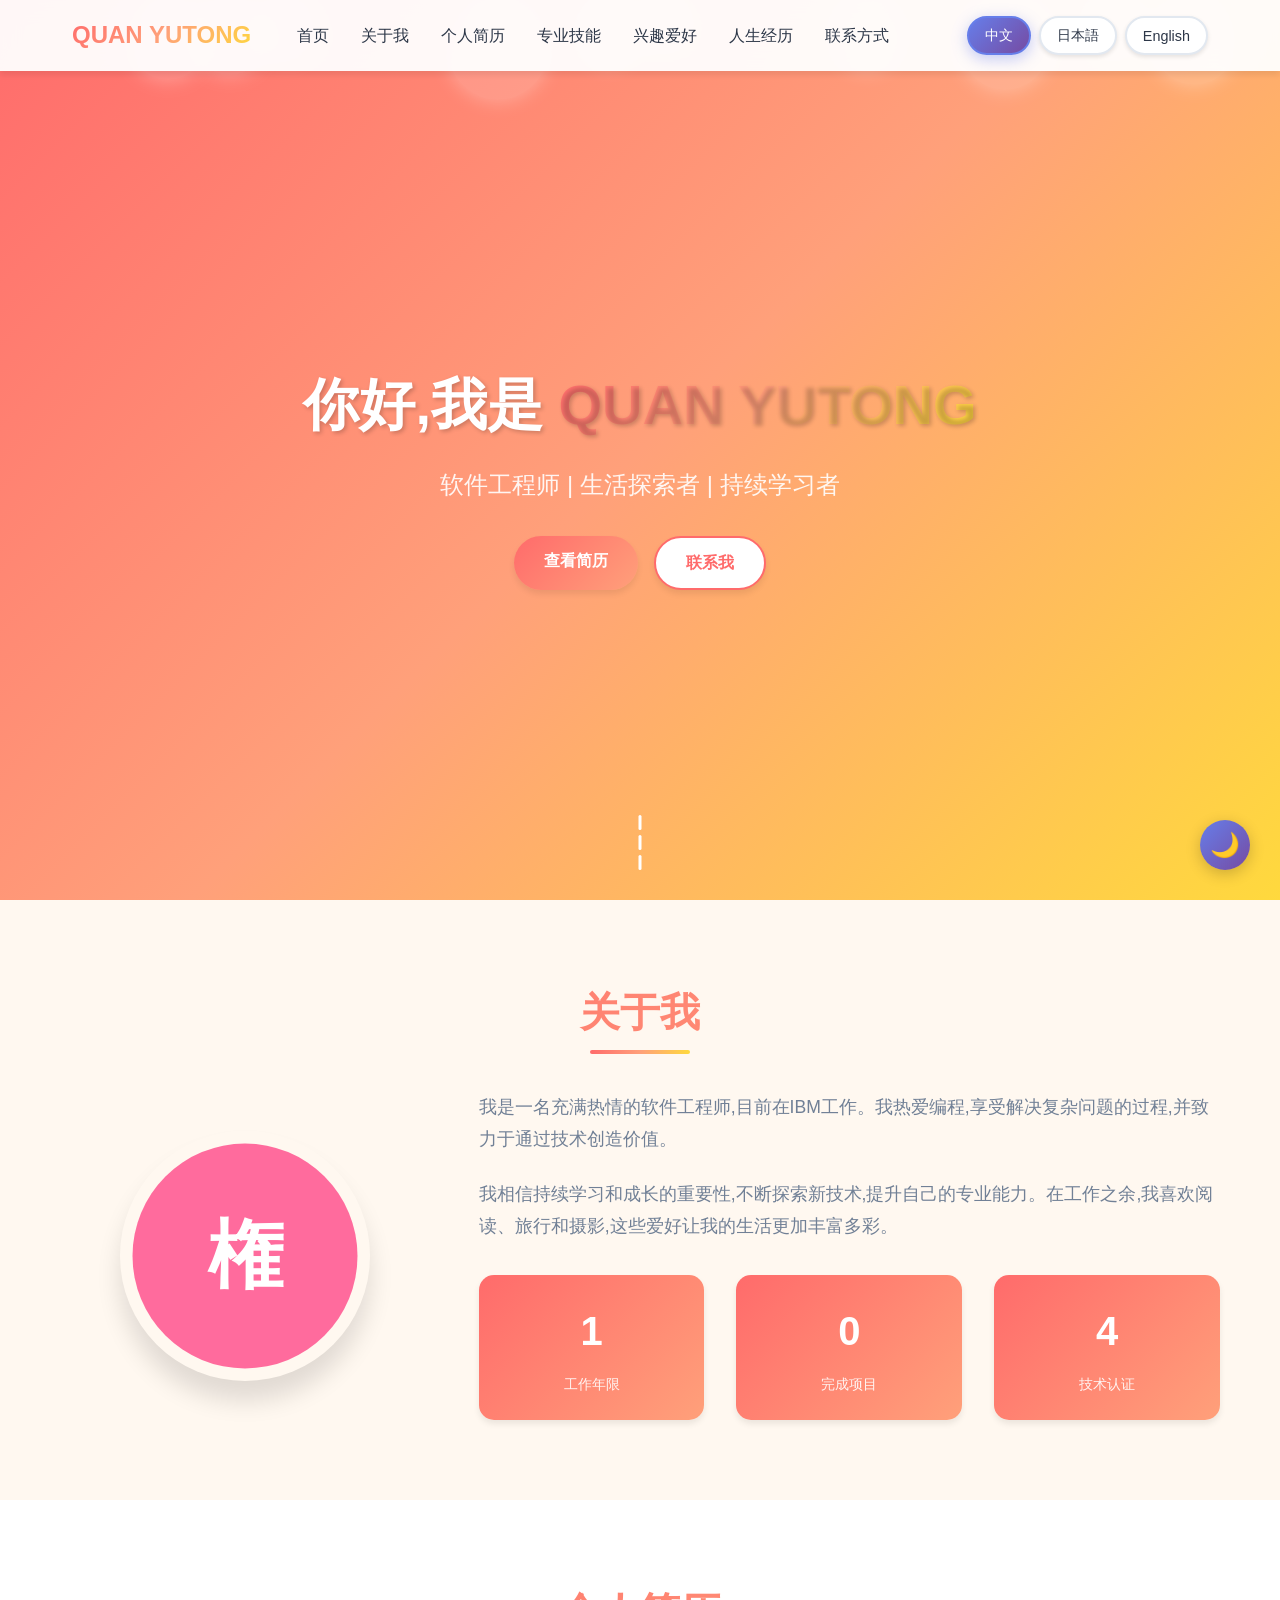
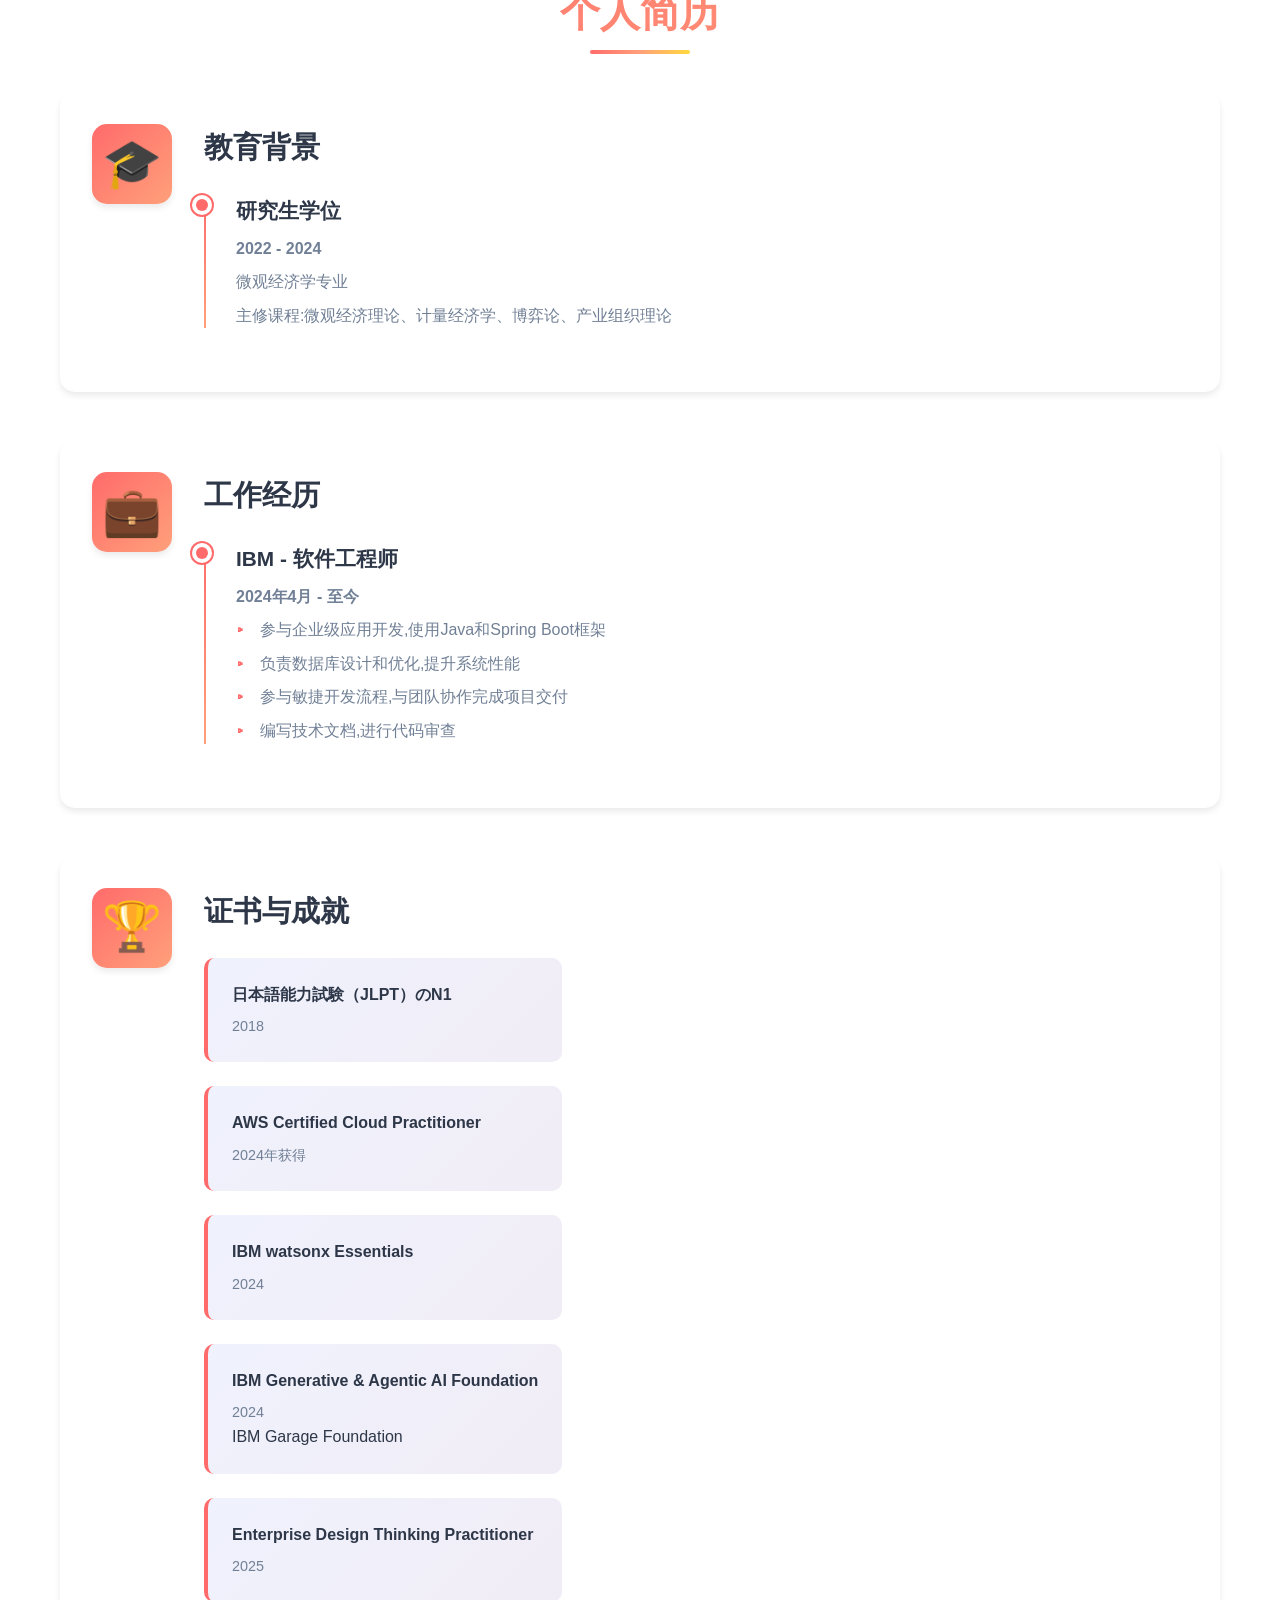
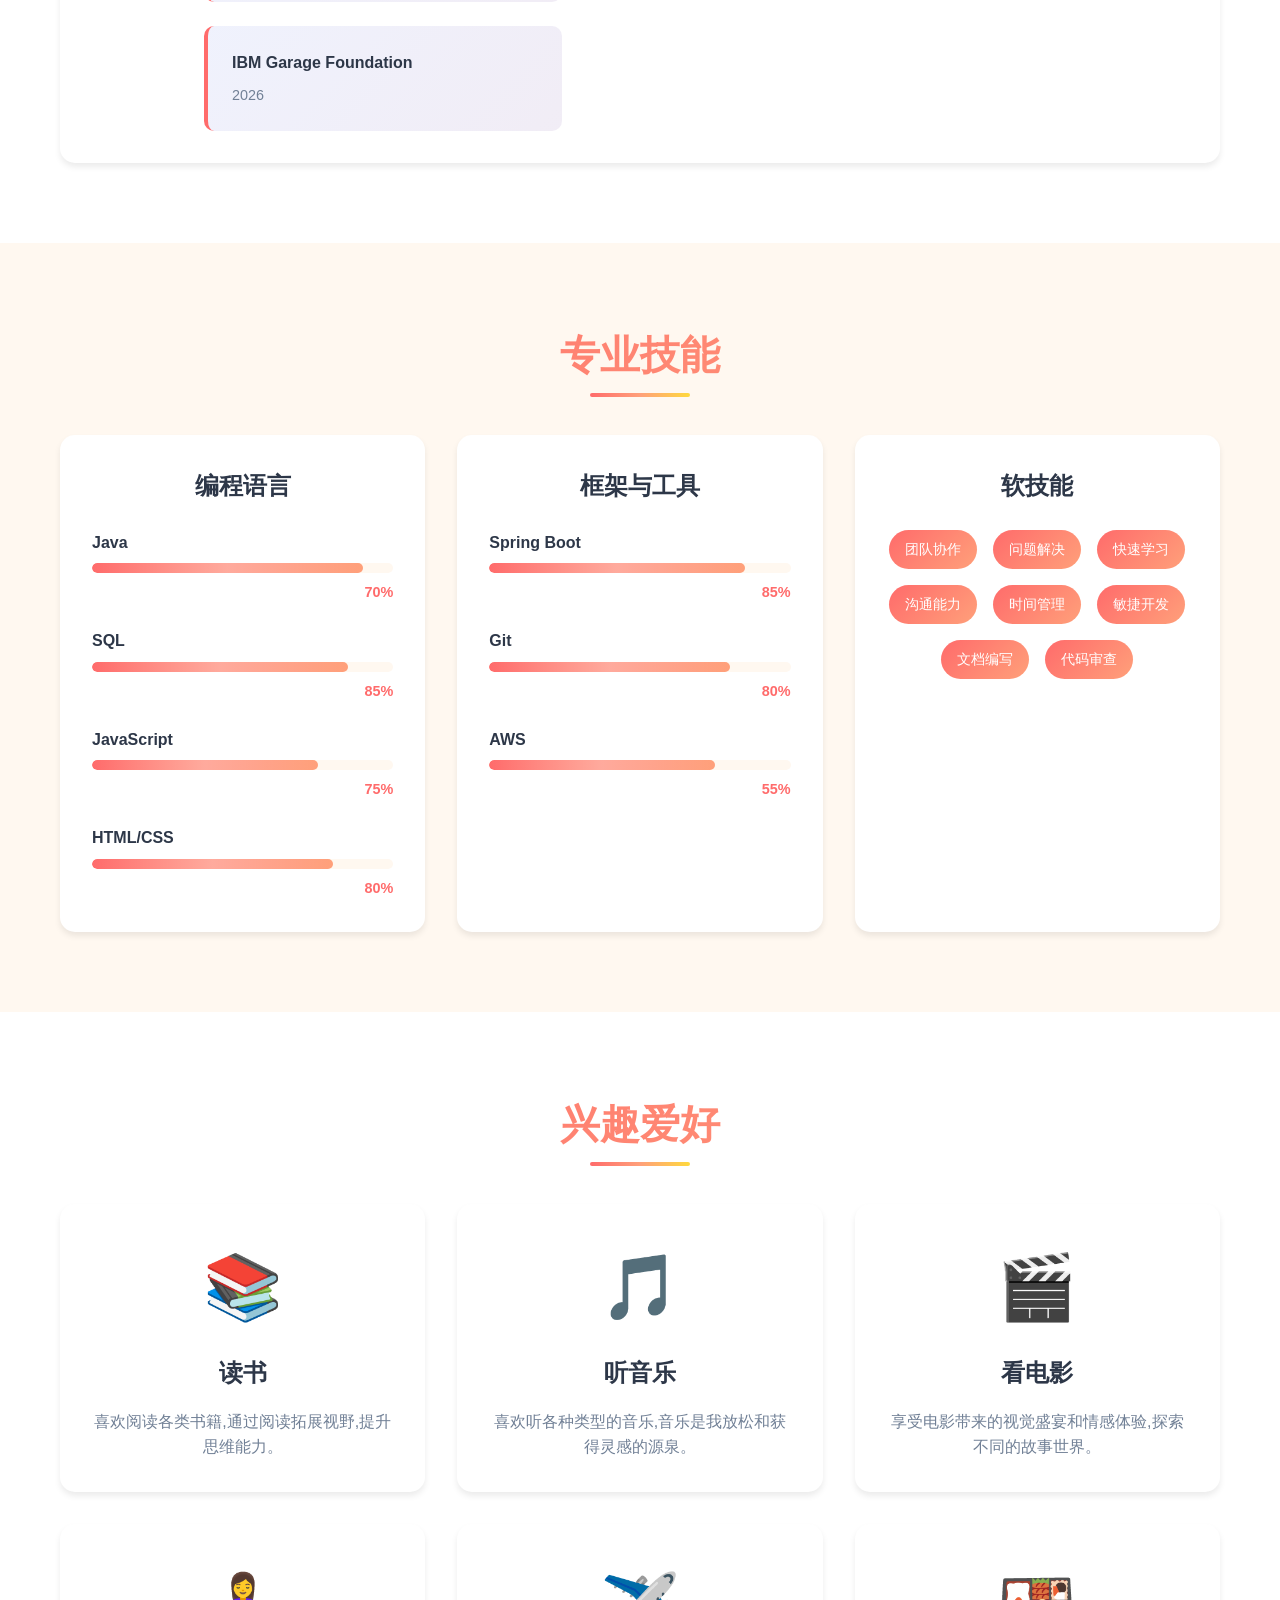
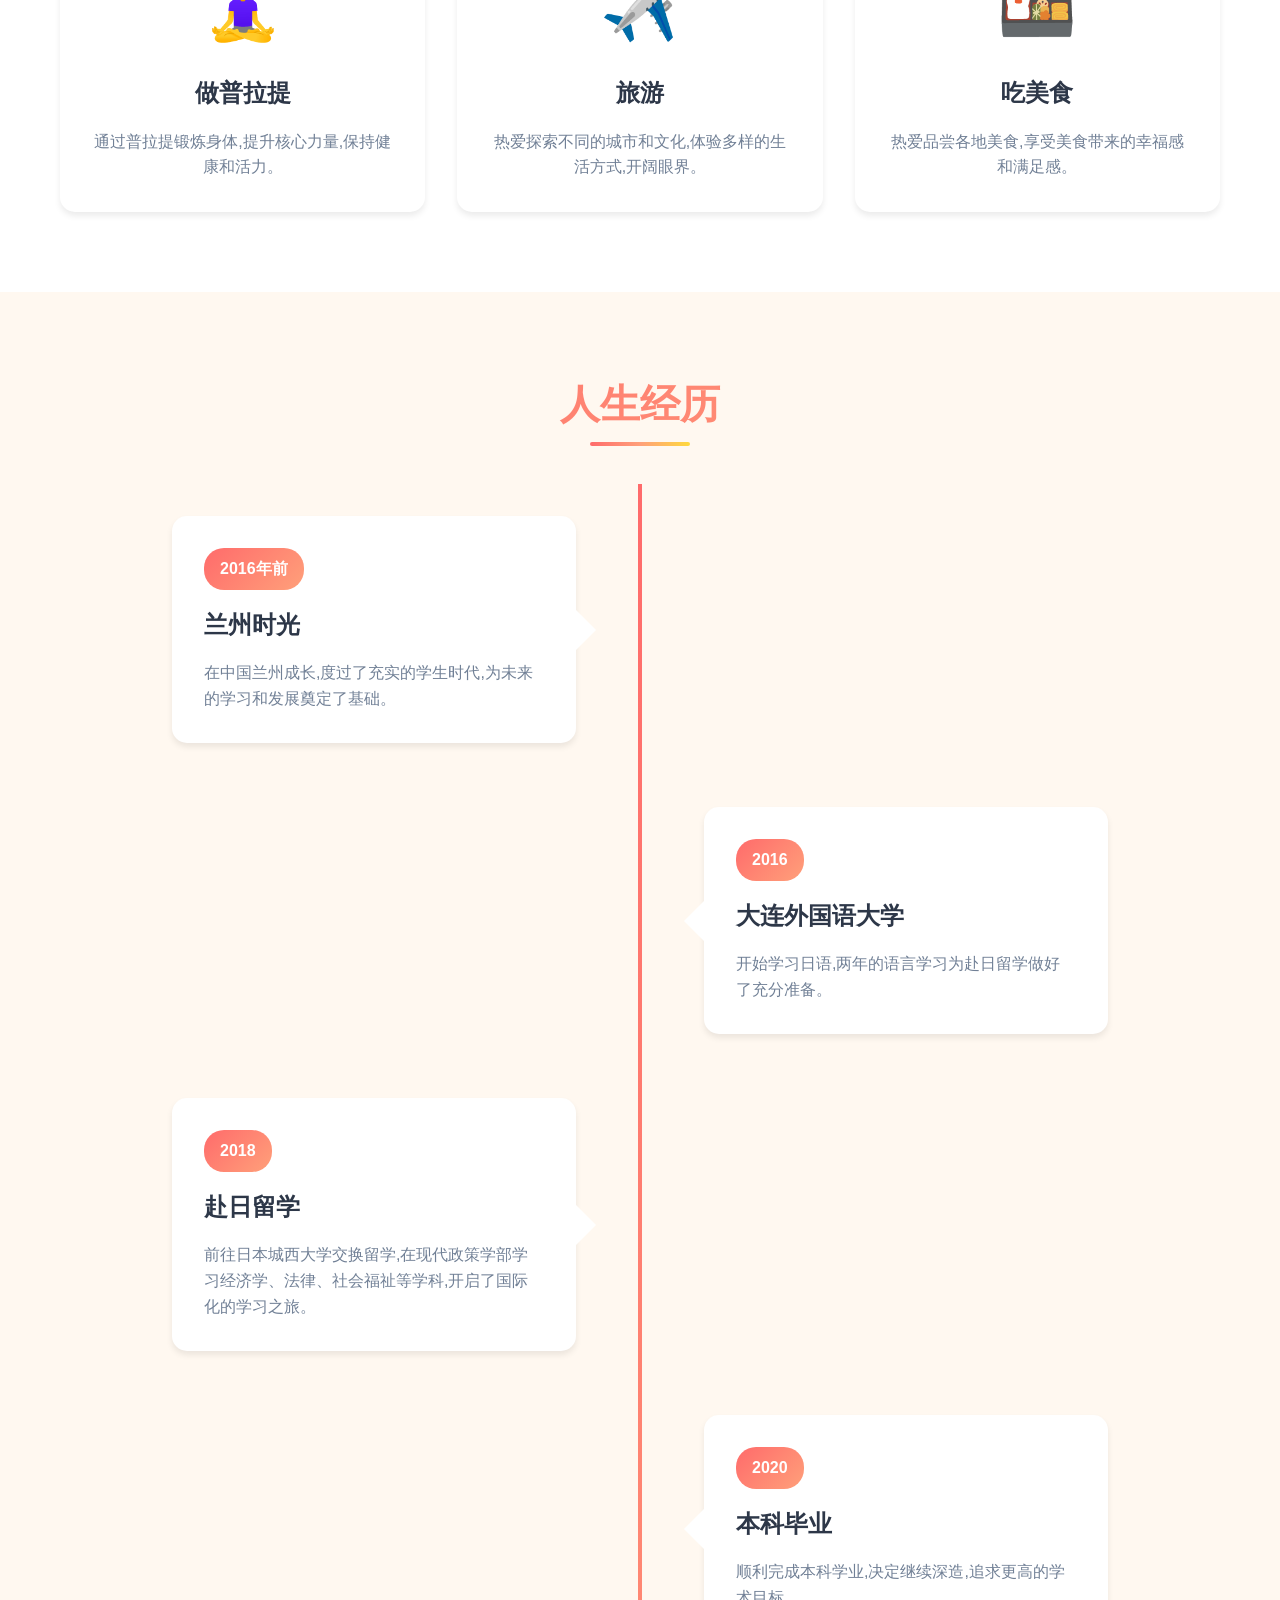
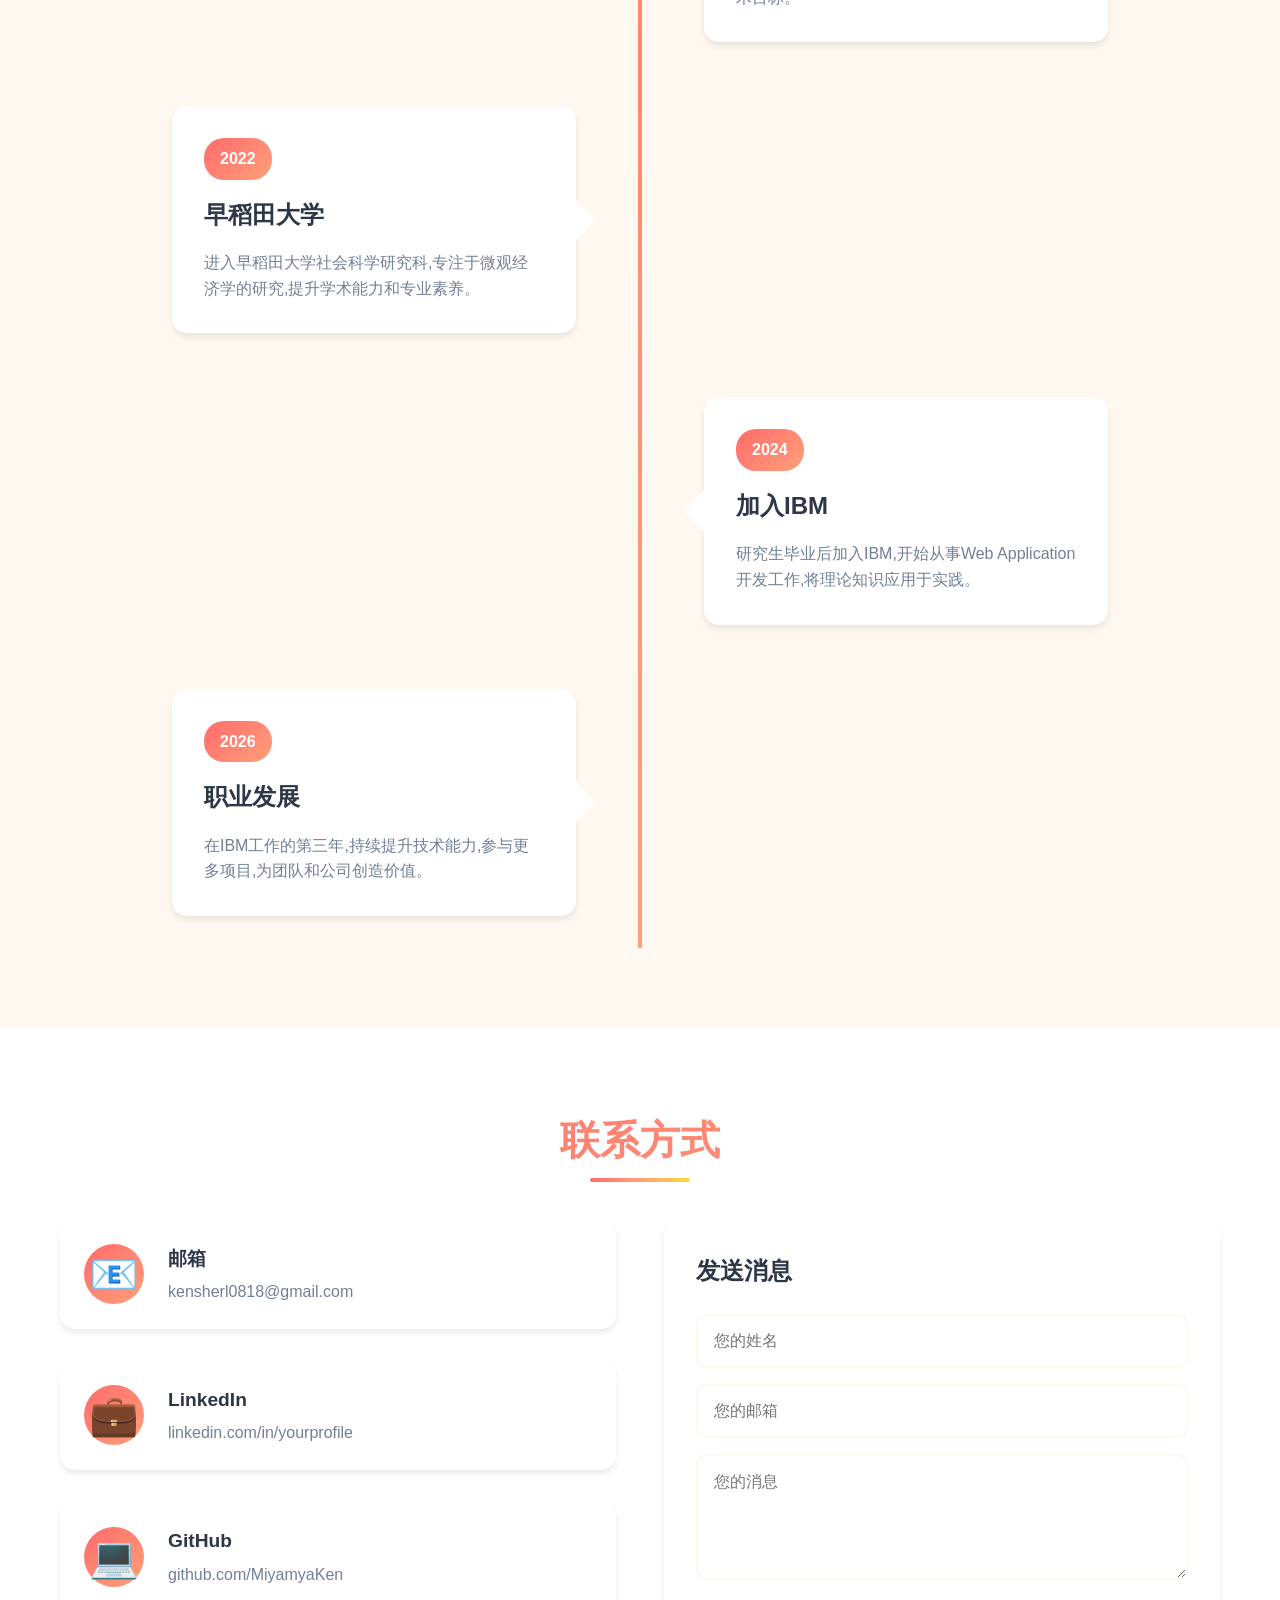
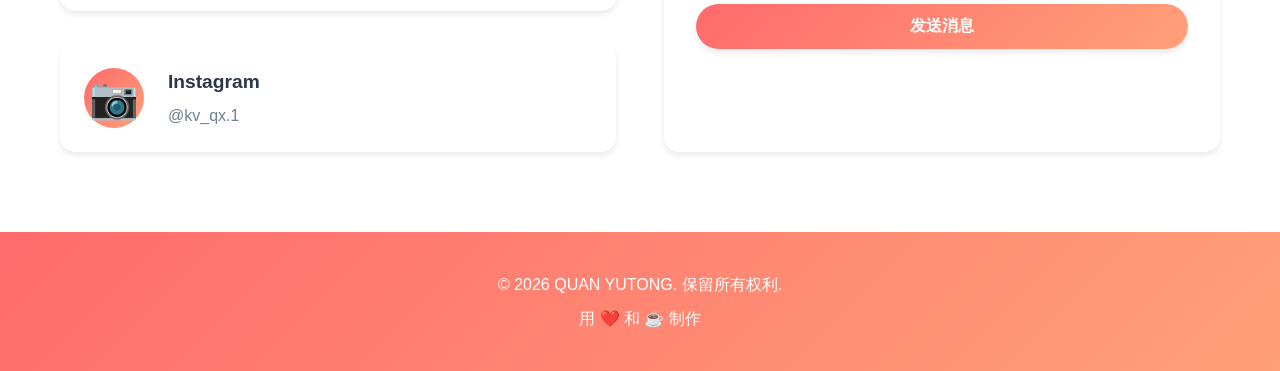
==== index.html @ 90737a83 "Add 3D flip card effect for profile image with hover animation" ====
<!DOCTYPE html>
<html lang="zh-CN">
<head>
    <meta charset="UTF-8">
    <meta name="viewport" content="width=device-width, initial-scale=1.0">
    <title>权雨彤 - 个人主页</title>
    <link rel="stylesheet" href="styles.css">
</head>
<body>
    <!-- 背景动画容器 -->
    <div class="background-animation">
        <div class="particle"></div>
        <div class="particle"></div>
        <div class="particle"></div>
        <div class="particle"></div>
        <div class="particle"></div>
        <div class="particle"></div>
        <div class="particle"></div>
        <div class="particle"></div>
        <div class="particle"></div>
        <div class="particle"></div>
    </div>

    <!-- 导航栏 -->
    <nav class="navbar">
        <div class="nav-container">
            <div class="logo">QUAN YUTONG</div>
            <ul class="nav-menu">
                <li><a href="#home" class="nav-link" data-i18n="nav.home">首页</a></li>
                <li><a href="#about" class="nav-link" data-i18n="nav.about">关于我</a></li>
                <li><a href="#resume" class="nav-link" data-i18n="nav.resume">个人简历</a></li>
                <li><a href="#skills" class="nav-link" data-i18n="nav.skills">专业技能</a></li>
                <li><a href="#hobbies" class="nav-link" data-i18n="nav.hobbies">兴趣爱好</a></li>
                <li><a href="#journey" class="nav-link" data-i18n="nav.journey">人生经历</a></li>
                <li><a href="#contact" class="nav-link" data-i18n="nav.contact">联系方式</a></li>
            </ul>
            <!-- 语言切换按钮 -->
            <div class="language-switcher">
                <button class="lang-btn active" data-lang="zh-CN">中文</button>
                <button class="lang-btn" data-lang="ja">日本語</button>
                <button class="lang-btn" data-lang="en">English</button>
            </div>
            <div class="hamburger">
                <span></span>
                <span></span>
                <span></span>
            </div>
        </div>
    </nav>

    <!-- 首页区域 -->
    <section id="home" class="hero-section">
        <div class="hero-content">
            <h1 class="hero-title"><span data-i18n="hero.greeting">你好，我是</span> <span class="highlight">QUAN YUTONG</span></h1>
            <p class="hero-subtitle" data-i18n="hero.subtitle">软件工程师 | 生活探索者 | 持续学习者</p>
            <div class="hero-buttons">
                <a href="#resume" class="btn btn-primary" data-i18n="hero.viewResume">查看简历</a>
                <a href="#contact" class="btn btn-secondary" data-i18n="hero.contactMe">联系我</a>
            </div>
        </div>
        <div class="scroll-indicator">
            <span></span>
            <span></span>
            <span></span>
        </div>
    </section>

    <!-- 关于我 -->
    <section id="about" class="section about-section">
        <div class="container">
            <h2 class="section-title" data-i18n="about.title">关于我</h2>
            <div class="about-content">
                <div class="about-image">
                    <div class="flip-card">
                        <div class="flip-card-inner">
                            <div class="flip-card-front">
                                <svg viewBox="0 0 200 200" xmlns="http://www.w3.org/2000/svg">
                                    <circle cx="100" cy="100" r="90" fill="#FF6B9D"/>
                                    <text x="100" y="120" font-size="60" fill="white" text-anchor="middle" font-weight="bold">権</text>
                                </svg>
                            </div>
                            <div class="flip-card-back">
                                <img src="profile.jpg" alt="Profile Photo">
                            </div>
                        </div>
                    </div>
                </div>
                <div class="about-text">
                    <p class="intro-text" data-i18n="about.intro1">
                        我是一名充满热情的软件工程师，目前在IBM工作。我热爱编程，享受解决复杂问题的过程，
                        并致力于通过技术创造价值。
                    </p>
                    <p class="intro-text" data-i18n="about.intro2">
                        我相信持续学习和成长的重要性，不断探索新技术，提升自己的专业能力。
                        在工作之余，我喜欢阅读、旅行和摄影，这些爱好让我的生活更加丰富多彩。
                    </p>
                    <div class="stats">
                        <div class="stat-item">
                            <span class="stat-number" data-target="2">0</span>
                            <span class="stat-label" data-i18n="about.years">工作年限</span>
                        </div>
                        <div class="stat-item">
                            <span class="stat-number" data-target="1">0</span>
                            <span class="stat-label" data-i18n="about.projects">完成项目</span>
                        </div>
                        <div class="stat-item">
                            <span class="stat-number" data-target="5">0</span>
                            <span class="stat-label" data-i18n="about.certifications">技术认证</span>
                        </div>
                    </div>
                </div>
            </div>
        </div>
    </section>

    <!-- 个人简历 -->
    <section id="resume" class="section resume-section">
        <div class="container">
            <h2 class="section-title" data-i18n="resume.title">个人简历</h2>
            <div class="resume-content">
                <div class="resume-item">
                    <div class="resume-icon">🎓</div>
                    <div class="resume-details">
                        <h3 data-i18n="resume.education">教育背景</h3>
                        <div class="timeline">
                            <div class="timeline-item">
                                <div class="timeline-dot"></div>
                                <div class="timeline-content">
                                    <h4 data-i18n="resume.degree">研究生学位</h4>
                                    <p class="timeline-date" data-i18n="resume.period">2022 - 2024</p>
                                    <p data-i18n="resume.major">微观经济学专业</p>
                                    <p data-i18n="resume.courses">主修课程：微观经济理论、计量经济学、博弈论、产业组织理论</p>
                                </div>
                            </div>
                        </div>
                    </div>
                </div>

                <div class="resume-item">
                    <div class="resume-icon">💼</div>
                    <div class="resume-details">
                        <h3 data-i18n="resume.experience">工作经历</h3>
                        <div class="timeline">
                            <div class="timeline-item">
                                <div class="timeline-dot"></div>
                                <div class="timeline-content">
                                    <h4 data-i18n="resume.ibm">IBM - 软件工程师</h4>
                                    <p class="timeline-date" data-i18n="resume.ibmPeriod">2024年4月 - 至今</p>
                                    <ul>
                                        <li data-i18n="resume.ibmDesc1">参与企业级应用开发，使用Java和Spring Boot框架</li>
                                        <li data-i18n="resume.ibmDesc2">负责数据库设计和优化，提升系统性能</li>
                                        <li data-i18n="resume.ibmDesc3">参与敏捷开发流程，与团队协作完成项目交付</li>
                                        <li data-i18n="resume.ibmDesc4">编写技术文档，进行代码审查</li>
                                    </ul>
                                </div>
                            </div>
                        </div>
                    </div>
                </div>

                <div class="resume-item">
                    <div class="resume-icon">🏆</div>
                    <div class="resume-details">
                        <h3 data-i18n="resume.achievements">证书与成就</h3>
                        <div class="achievements">
                            <div class="achievement-card">
                                <h4>日本語能力試験（JLPT）のN1</h4>
                                <p>2018</p>
                            </div>
                            <div class="achievement-card">
                                <h4>AWS Certified Cloud Practitioner</h4>
                                <p>2024年获得</p>
                            </div>
                            <div class="achievement-card">
                                <h4>IBM watsonx Essentials</h4>
                                <p>2024</p>
                            </div>
                            <div class="achievement-card">
                                <h4>IBM Generative & Agentic AI Foundation</h4>
                                <p>2024</p>
                                IBM Garage Foundation
                            </div>
                            <div class="achievement-card">
                                <h4>Enterprise Design Thinking Practitioner</h4>
                                <p>2025</p>
                            </div>
                            <div class="achievement-card">
                                <h4>IBM Garage Foundation</h4>
                                <p>2026</p>
                            </div>
                        </div>
                    </div>
                </div>
            </div>
        </div>
    </section>

    <!-- 专业技能 -->
    <section id="skills" class="section skills-section">
        <div class="container">
            <h2 class="section-title" data-i18n="skills.title">专业技能</h2>
            <div class="skills-grid">
                <div class="skill-category">
                    <h3 data-i18n="skills.programming">编程语言</h3>
                    <div class="skill-items">
                        <div class="skill-item">
                            <div class="skill-name">Java</div>
                            <div class="skill-bar">
                                <div class="skill-progress" data-progress="90"></div>
                            </div>
                            <span class="skill-percent">70%</span>
                        </div>
                        <div class="skill-item">
                            <div class="skill-name">SQL</div>
                            <div class="skill-bar">
                                <div class="skill-progress" data-progress="85"></div>
                            </div>
                            <span class="skill-percent">85%</span>
                        </div>
                        <div class="skill-item">
                            <div class="skill-name">JavaScript</div>
                            <div class="skill-bar">
                                <div class="skill-progress" data-progress="75"></div>
                            </div>
                            <span class="skill-percent">75%</span>
                        </div>
                        <div class="skill-item">
                            <div class="skill-name">HTML/CSS</div>
                            <div class="skill-bar">
                                <div class="skill-progress" data-progress="80"></div>
                            </div>
                            <span class="skill-percent">80%</span>
                        </div>
                    </div>
                </div>

                <div class="skill-category">
                    <h3 data-i18n="skills.frameworks">框架与工具</h3>
                    <div class="skill-items">
                        <div class="skill-item">
                            <div class="skill-name">Spring Boot</div>
                            <div class="skill-bar">
                                <div class="skill-progress" data-progress="85"></div>
                            </div>
                            <span class="skill-percent">85%</span>
                        </div>
                        <div class="skill-item">
                            <div class="skill-name">Git</div>
                            <div class="skill-bar">
                                <div class="skill-progress" data-progress="80"></div>
                            </div>
                            <span class="skill-percent">80%</span>
                        </div>
                        <div class="skill-item">
                            <div class="skill-name">AWS</div>
                            <div class="skill-bar">
                                <div class="skill-progress" data-progress="75"></div>
                            </div>
                            <span class="skill-percent">55%</span>
                        </div>
                    </div>
                </div>

                <div class="skill-category">
                    <h3 data-i18n="skills.softSkills">软技能</h3>
                    <div class="soft-skills">
                        <span class="soft-skill-tag" data-i18n="skills.teamwork">团队协作</span>
                        <span class="soft-skill-tag" data-i18n="skills.problemSolving">问题解决</span>
                        <span class="soft-skill-tag" data-i18n="skills.quickLearning">快速学习</span>
                        <span class="soft-skill-tag" data-i18n="skills.communication">沟通能力</span>
                        <span class="soft-skill-tag" data-i18n="skills.timeManagement">时间管理</span>
                        <span class="soft-skill-tag" data-i18n="skills.agile">敏捷开发</span>
                        <span class="soft-skill-tag" data-i18n="skills.documentation">文档编写</span>
                        <span class="soft-skill-tag" data-i18n="skills.codeReview">代码审查</span>
                    </div>
                </div>
            </div>
        </div>
    </section>

    <!-- 兴趣爱好 -->
    <section id="hobbies" class="section hobbies-section">
        <div class="container">
            <h2 class="section-title" data-i18n="hobbies.title">兴趣爱好</h2>
            <div class="hobbies-grid">
                <div class="hobby-card">
                    <div class="hobby-icon">📚</div>
                    <h3 data-i18n="hobbies.reading">读书</h3>
                    <p data-i18n="hobbies.readingDesc">喜欢阅读各类书籍，通过阅读拓展视野，提升思维能力。</p>
                </div>
                <div class="hobby-card">
                    <div class="hobby-icon">🎵</div>
                    <h3 data-i18n="hobbies.music">听音乐</h3>
                    <p data-i18n="hobbies.musicDesc">喜欢听各种类型的音乐，音乐是我放松和获得灵感的源泉。</p>
                </div>
                <div class="hobby-card">
                    <div class="hobby-icon">🎬</div>
                    <h3 data-i18n="hobbies.movies">看电影</h3>
                    <p data-i18n="hobbies.moviesDesc">享受电影带来的视觉盛宴和情感体验，探索不同的故事世界。</p>
                </div>
                <div class="hobby-card">
                    <div class="hobby-icon">🧘‍♀️</div>
                    <h3 data-i18n="hobbies.pilates">做普拉提</h3>
                    <p data-i18n="hobbies.pilatesDesc">通过普拉提锻炼身体，提升核心力量，保持健康和活力。</p>
                </div>
                <div class="hobby-card">
                    <div class="hobby-icon">✈️</div>
                    <h3 data-i18n="hobbies.travel">旅游</h3>
                    <p data-i18n="hobbies.travelDesc">热爱探索不同的城市和文化，体验多样的生活方式，开阔眼界。</p>
                </div>
                <div class="hobby-card">
                    <div class="hobby-icon">🍱</div>
                    <h3 data-i18n="hobbies.food">吃美食</h3>
                    <p data-i18n="hobbies.foodDesc">热爱品尝各地美食，享受美食带来的幸福感和满足感。</p>
                </div>
            </div>
        </div>
    </section>

    <!-- 人生经历 -->
    <section id="journey" class="section journey-section">
        <div class="container">
            <h2 class="section-title" data-i18n="journey.title">人生经历</h2>
            <div class="journey-timeline">
                <div class="journey-item left">
                    <div class="journey-content">
                        <div class="journey-year">2016年前</div>
                        <h3 data-i18n="journey.lanzhou">兰州时光</h3>
                        <p data-i18n="journey.lanzhouDesc">在中国兰州成长，度过了充实的学生时代，为未来的学习和发展奠定了基础。</p>
                    </div>
                </div>
                <div class="journey-item right">
                    <div class="journey-content">
                        <div class="journey-year">2016</div>
                        <h3 data-i18n="journey.dalian">大连外国语大学</h3>
                        <p data-i18n="journey.dalianDesc">开始学习日语，两年的语言学习为赴日留学做好了充分准备。</p>
                    </div>
                </div>
                <div class="journey-item left">
                    <div class="journey-content">
                        <div class="journey-year">2018</div>
                        <h3 data-i18n="journey.japan">赴日留学</h3>
                        <p data-i18n="journey.japanDesc">前往日本城西大学交换留学，在现代政策学部学习经济学、法律、社会福祉等学科，开启了国际化的学习之旅。</p>
                    </div>
                </div>
                <div class="journey-item right">
                    <div class="journey-content">
                        <div class="journey-year">2020</div>
                        <h3 data-i18n="journey.bachelor">本科毕业</h3>
                        <p data-i18n="journey.bachelorDesc">顺利完成本科学业，决定继续深造，追求更高的学术目标。</p>
                    </div>
                </div>
                <div class="journey-item left">
                    <div class="journey-content">
                        <div class="journey-year">2022</div>
                        <h3 data-i18n="journey.waseda">早稻田大学</h3>
                        <p data-i18n="journey.wasedaDesc">进入早稻田大学社会科学研究科，专注于微观经济学的研究，提升学术能力和专业素养。</p>
                    </div>
                </div>
                <div class="journey-item right">
                    <div class="journey-content">
                        <div class="journey-year">2024</div>
                        <h3 data-i18n="journey.ibmJoin">加入IBM</h3>
                        <p data-i18n="journey.ibmJoinDesc">研究生毕业后加入IBM，开始从事Web Application开发工作，将理论知识应用于实践。</p>
                    </div>
                </div>
                <div class="journey-item left">
                    <div class="journey-content">
                        <div class="journey-year">2026</div>
                        <h3 data-i18n="journey.career">职业发展</h3>
                        <p data-i18n="journey.careerDesc">在IBM工作的第三年，持续提升技术能力，参与更多项目，为团队和公司创造价值。</p>
                    </div>
                </div>
            </div>
        </div>
    </section>

    <!-- 联系方式 -->
    <section id="contact" class="section contact-section">
        <div class="container">
            <h2 class="section-title" data-i18n="contact.title">联系方式</h2>
            <div class="contact-content">
                <div class="contact-info">
                    <div class="contact-item">
                        <div class="contact-icon">📧</div>
                        <div class="contact-details">
                            <h3 data-i18n="contact.email">邮箱</h3>
                            <p>kensherl0818@gmail.com</p>
                        </div>
                    </div>
                    <div class="contact-item">
                        <div class="contact-icon">💼</div>
                        <div class="contact-details">
                            <h3 data-i18n="contact.linkedin">LinkedIn</h3>
                            <p>linkedin.com/in/yourprofile</p>
                        </div>
                    </div>
                    <div class="contact-item">
                        <div class="contact-icon">💻</div>
                        <div class="contact-details">
                            <h3 data-i18n="contact.github">GitHub</h3>
                            <p>github.com/MiyamyaKen</p>
                        </div>
                    </div>
                    <div class="contact-item">
                        <div class="contact-icon">📷</div>
                        <div class="contact-details">
                            <h3 data-i18n="contact.instagram">Instagram</h3>
                            <p>@kv_qx.1</p>
                        </div>
                    </div>
                </div>
                <div class="contact-form">
                    <h3 data-i18n="contact.sendMessage">发送消息</h3>
                    <form>
                        <input type="text" data-i18n-placeholder="contact.yourName" placeholder="您的姓名" required>
                        <input type="email" data-i18n-placeholder="contact.yourEmail" placeholder="您的邮箱" required>
                        <textarea data-i18n-placeholder="contact.yourMessage" placeholder="您的消息" rows="5" required></textarea>
                        <button type="submit" class="btn btn-primary" data-i18n="contact.send">发送消息</button>
                    </form>
                </div>
            </div>
        </div>
    </section>

    <!-- 页脚 -->
    <footer class="footer">
        <div class="container">
            <p>&copy; 2026 QUAN YUTONG. <span data-i18n="footer.rights">保留所有权利.</span></p>
            <p data-i18n="footer.madeWith">用 ❤️ 和 ☕ 制作</p>
        </div>
    </footer>

    <script src="translations.js"></script>
    <script src="script.js"></script>
</body>
</html>
---- styles.css ----
/* ==================== 全局样式 ==================== */
* {
    margin: 0;
    padding: 0;
    box-sizing: border-box;
}

:root {
    --primary-color: #FF6B6B;
    --secondary-color: #FFA07A;
    --accent-color: #FFD93D;
    --success-color: #FF8C94;
    --warning-color: #FFAAA5;
    --text-dark: #2d3748;
    --text-light: #718096;
    --bg-light: #FFF8F0;
    --bg-white: #ffffff;
    --shadow-sm: 0 2px 4px rgba(0,0,0,0.08);
    --shadow-md: 0 4px 6px rgba(0,0,0,0.08);
    --shadow-lg: 0 10px 15px rgba(0,0,0,0.08);
    --shadow-xl: 0 20px 25px rgba(0,0,0,0.12);
    --transition: all 0.3s ease;
}

html {
    scroll-behavior: smooth;
}

body {
    font-family: 'Segoe UI', Tahoma, Geneva, Verdana, sans-serif;
    line-height: 1.6;
    color: var(--text-dark);
    background: #ffffff;
    overflow-x: hidden;
}

.container {
    max-width: 1200px;
    margin: 0 auto;
    padding: 0 20px;
}

/* ==================== 背景动画 ==================== */
.background-animation {
    position: fixed;
    top: 0;
    left: 0;
    width: 100%;
    height: 100%;
    z-index: -1;
    background: linear-gradient(135deg, #FF6B6B 0%, #FFA07A 50%, #FFD93D 100%);
    overflow: hidden;
}

.particle {
    position: absolute;
    background: rgba(255, 255, 255, 0.15);
    border-radius: 50%;
    animation: float 20s infinite;
    box-shadow: 0 0 20px rgba(255, 255, 255, 0.3);
}

.particle:nth-child(1) {
    width: 80px;
    height: 80px;
    left: 10%;
    animation-delay: 0s;
}

.particle:nth-child(2) {
    width: 60px;
    height: 60px;
    left: 20%;
    animation-delay: 2s;
}

.particle:nth-child(3) {
    width: 100px;
    height: 100px;
    left: 35%;
    animation-delay: 4s;
}

.particle:nth-child(4) {
    width: 50px;
    height: 50px;
    left: 50%;
    animation-delay: 6s;
}

.particle:nth-child(5) {
    width: 70px;
    height: 70px;
    left: 65%;
    animation-delay: 8s;
}

.particle:nth-child(6) {
    width: 90px;
    height: 90px;
    left: 75%;
    animation-delay: 10s;
}

.particle:nth-child(7) {
    width: 55px;
    height: 55px;
    left: 85%;
    animation-delay: 12s;
}

.particle:nth-child(8) {
    width: 75px;
    height: 75px;
    left: 15%;
    animation-delay: 14s;
}

.particle:nth-child(9) {
    width: 65px;
    height: 65px;
    left: 45%;
    animation-delay: 16s;
}

.particle:nth-child(10) {
    width: 85px;
    height: 85px;
    left: 90%;
    animation-delay: 18s;
}

@keyframes float {
    0%, 100% {
        transform: translateY(100vh) rotate(0deg);
        opacity: 0;
    }
    10% {
        opacity: 1;
    }
    90% {
        opacity: 1;
    }
    100% {
        transform: translateY(-100px) rotate(360deg);
        opacity: 0;
    }
}

/* ==================== 导航栏 ==================== */
.navbar {
    position: fixed;
    top: 0;
    width: 100%;
    background: rgba(255, 255, 255, 0.95);
    backdrop-filter: blur(10px);
    box-shadow: var(--shadow-md);
    z-index: 1000;
    transition: var(--transition);
}

.navbar.scrolled {
    background: rgba(255, 255, 255, 0.98);
    box-shadow: var(--shadow-lg);
}

.nav-container {
    max-width: 1200px;
    margin: 0 auto;
    padding: 1rem 2rem;
    display: flex;
    justify-content: space-between;
    align-items: center;
    gap: 2rem;
}

.logo {
    font-size: 1.5rem;
    font-weight: bold;
    background: linear-gradient(135deg, #FF6B6B, #FFA07A, #FFD93D);
    -webkit-background-clip: text;
    -webkit-text-fill-color: transparent;
    background-clip: text;
}

.nav-menu {
    display: flex;
    list-style: none;
    gap: 2rem;
    flex: 1;
    justify-content: center;
}

.nav-link {
    text-decoration: none;
    color: var(--text-dark);
    font-weight: 500;
    position: relative;
    transition: var(--transition);
}

.nav-link::after {
    content: '';
    position: absolute;
    bottom: -5px;
    left: 0;
    width: 0;
    height: 2px;
    background: linear-gradient(90deg, #FF6B6B, #FFA07A, #FFD93D);
    transition: var(--transition);
}

.nav-link:hover {
    color: var(--primary-color);
}

.nav-link:hover::after {
    width: 100%;
}

.hamburger {
    display: none;
    flex-direction: column;
    cursor: pointer;
    flex-direction: column;
    cursor: pointer;
}

.hamburger span {
    width: 25px;
    height: 3px;
    background: #FF6B6B;
    margin: 3px 0;
    transition: var(--transition);
}

/* ==================== 首页区域 ==================== */
.hero-section {
    min-height: 100vh;
    display: flex;
    align-items: center;
    justify-content: center;
    text-align: center;
    padding: 100px 20px 50px;
    position: relative;
}

.hero-content {
    animation: fadeInUp 1s ease;
}

.hero-title {
    font-size: 3.5rem;
    color: white;
    margin-bottom: 1rem;
    text-shadow: 2px 2px 4px rgba(0,0,0,0.2);
}

.highlight {
    background: linear-gradient(135deg, #FF6B6B, #FFA07A, #FFD93D);
    -webkit-background-clip: text;
    -webkit-text-fill-color: transparent;
    background-clip: text;
    animation: glow 2s ease-in-out infinite;
}

@keyframes glow {
    0%, 100% {
        filter: brightness(1);
    }
    50% {
        filter: brightness(1.3);
    }
}

.hero-subtitle {
    font-size: 1.5rem;
    color: rgba(255, 255, 255, 0.9);
    margin-bottom: 2rem;
}

.hero-buttons {
    display: flex;
    gap: 1rem;
    justify-content: center;
    flex-wrap: wrap;
}

.btn {
    padding: 12px 30px;
    border-radius: 50px;
    text-decoration: none;
    font-weight: 600;
    transition: var(--transition);
    display: inline-block;
}

.btn-primary {
    background: linear-gradient(135deg, #FF6B6B, #FFA07A);
    color: white;
    box-shadow: var(--shadow-md);
}

.btn-primary:hover {
    transform: translateY(-3px);
    box-shadow: var(--shadow-xl);
}

.btn-secondary {
    background: white;
    color: #FF6B6B;
    border: 2px solid #FF6B6B;
    box-shadow: var(--shadow-md);
}

.btn-secondary:hover {
    transform: translateY(-3px);
    box-shadow: var(--shadow-xl);
    background: #FFF8F0;
}

.scroll-indicator {
    position: absolute;
    bottom: 30px;
    left: 50%;
    transform: translateX(-50%);
    display: flex;
    flex-direction: column;
    gap: 5px;
}

.scroll-indicator span {
    width: 3px;
    height: 15px;
    background: white;
    border-radius: 3px;
    animation: scroll 1.5s ease-in-out infinite;
}

.scroll-indicator span:nth-child(2) {
    animation-delay: 0.2s;
}

.scroll-indicator span:nth-child(3) {
    animation-delay: 0.4s;
}

@keyframes scroll {
    0%, 100% {
        opacity: 0;
        transform: translateY(0);
    }
    50% {
        opacity: 1;
        transform: translateY(10px);
    }
}

@keyframes fadeInUp {
    from {
        opacity: 0;
        transform: translateY(30px);
    }
    to {
        opacity: 1;
        transform: translateY(0);
    }
}

/* ==================== 通用区域样式 ==================== */
.section {
    padding: 80px 20px;
    background: var(--bg-white);
    position: relative;
}

.section:nth-child(even) {
    background: var(--bg-light);
}

.section-title {
    font-size: 2.5rem;
    text-align: center;
    margin-bottom: 3rem;
    background: linear-gradient(135deg, var(--primary-color), var(--secondary-color));
    -webkit-background-clip: text;
    -webkit-text-fill-color: transparent;
    background-clip: text;
    position: relative;
}

.section-title::after {
    content: '';
    position: absolute;
    bottom: -10px;
    left: 50%;
    transform: translateX(-50%);
    width: 100px;
    height: 4px;
    background: linear-gradient(90deg, #FF6B6B, #FFA07A, #FFD93D);
    border-radius: 2px;
}

/* ==================== 关于我区域 ==================== */
.about-content {
    display: grid;
    grid-template-columns: 1fr 2fr;
    gap: 3rem;
    align-items: center;
}

.about-image {
    display: flex;
    justify-content: center;
}

/* 翻转卡片容器 */
.flip-card {
    width: 250px;
    height: 250px;
    perspective: 1000px;
    cursor: pointer;
    animation: float-image 3s ease-in-out infinite;
}

.flip-card-inner {
    position: relative;
    width: 100%;
    height: 100%;
    transition: transform 0.8s ease-in-out;
    transform-style: preserve-3d;
}

.flip-card:hover .flip-card-inner {
    transform: rotateY(180deg) !important;
}

.flip-card-front,
.flip-card-back {
    position: absolute;
    width: 100%;
    height: 100%;
    -webkit-backface-visibility: hidden;
    backface-visibility: hidden;
    border-radius: 50%;
    overflow: hidden;
    box-shadow: var(--shadow-xl);
}

.flip-card-front {
    background: transparent;
    display: flex;
    align-items: center;
    justify-content: center;
    z-index: 2;
    transform: rotateY(0deg);
}

.flip-card-front svg {
    width: 100%;
    height: 100%;
}

.flip-card-back {
    transform: rotateY(180deg);
    background: linear-gradient(135deg, #667eea 0%, #764ba2 100%);
}

.flip-card-back img {
    width: 100%;
    height: 100%;
    object-fit: cover;
    border-radius: 50%;
}

@keyframes float-image {
    0%, 100% {
        transform: translateY(0);
    }
    50% {
        transform: translateY(-20px);
    }
}

.intro-text {
    font-size: 1.1rem;
    color: var(--text-light);
    margin-bottom: 1.5rem;
    line-height: 1.8;
}

.stats {
    display: grid;
    grid-template-columns: repeat(3, 1fr);
    gap: 2rem;
    margin-top: 2rem;
}

.stat-item {
    text-align: center;
    padding: 1.5rem;
    background: linear-gradient(135deg, var(--primary-color), var(--secondary-color));
    border-radius: 15px;
    box-shadow: var(--shadow-md);
    transition: var(--transition);
}

.stat-item:hover {
    transform: translateY(-5px);
    box-shadow: var(--shadow-xl);
}

.stat-number {
    display: block;
    font-size: 2.5rem;
    font-weight: bold;
    color: white;
    margin-bottom: 0.5rem;
}

.stat-label {
    color: rgba(255, 255, 255, 0.9);
    font-size: 0.9rem;
}

/* ==================== 简历区域 ==================== */
.resume-content {
    display: flex;
    flex-direction: column;
    gap: 3rem;
}

.resume-item {
    display: flex;
    gap: 2rem;
    background: var(--bg-white);
    padding: 2rem;
    border-radius: 15px;
    box-shadow: var(--shadow-md);
    transition: var(--transition);
}

.resume-item:hover {
    transform: translateX(10px);
    box-shadow: var(--shadow-xl);
}

.resume-icon {
    font-size: 3rem;
    min-width: 80px;
    height: 80px;
    display: flex;
    align-items: center;
    justify-content: center;
    background: linear-gradient(135deg, var(--primary-color), var(--secondary-color));
    border-radius: 15px;
    box-shadow: var(--shadow-md);
}

.resume-details h3 {
    font-size: 1.8rem;
    color: var(--text-dark);
    margin-bottom: 1.5rem;
}

.timeline {
    position: relative;
    padding-left: 2rem;
}

.timeline::before {
    content: '';
    position: absolute;
    left: 0;
    top: 0;
    bottom: 0;
    width: 2px;
    background: linear-gradient(180deg, var(--primary-color), var(--secondary-color));
}

.timeline-item {
    position: relative;
    margin-bottom: 2rem;
}

.timeline-dot {
    position: absolute;
    left: -2.5rem;
    top: 5px;
    width: 12px;
    height: 12px;
    background: var(--primary-color);
    border-radius: 50%;
    box-shadow: 0 0 0 4px var(--bg-white), 0 0 0 6px var(--primary-color);
}

.timeline-content h4 {
    font-size: 1.3rem;
    color: var(--text-dark);
    margin-bottom: 0.5rem;
}

.timeline-date {
    color: var(--primary-color);
    font-weight: 600;
    margin-bottom: 0.5rem;
}

.timeline-content p {
    color: var(--text-light);
    margin-bottom: 0.5rem;
}

.timeline-content ul {
    list-style: none;
    padding-left: 0;
}

.timeline-content li {
    color: var(--text-light);
    padding-left: 1.5rem;
    position: relative;
    margin-bottom: 0.5rem;
}

.timeline-content li::before {
    content: '▹';
    position: absolute;
    left: 0;
    color: var(--primary-color);
    font-weight: bold;
}

.achievements {
    display: grid;
    grid-template-columns: repeat(auto-fit, minmax(250px, 1fr));
    gap: 1.5rem;
}

.achievement-card {
    padding: 1.5rem;
    background: linear-gradient(135deg, rgba(102, 126, 234, 0.1), rgba(118, 75, 162, 0.1));
    border-radius: 10px;
    border-left: 4px solid var(--primary-color);
    transition: var(--transition);
}

.achievement-card:hover {
    transform: translateY(-5px);
    box-shadow: var(--shadow-lg);
}

.achievement-card h4 {
    color: var(--text-dark);
    margin-bottom: 0.5rem;
}

.achievement-card p {
    color: var(--text-light);
    font-size: 0.9rem;
}

/* ==================== 技能区域 ==================== */
.skills-grid {
    display: grid;
    grid-template-columns: repeat(auto-fit, minmax(350px, 1fr));
    gap: 2rem;
}

.skill-category {
    background: var(--bg-white);
    padding: 2rem;
    border-radius: 15px;
    box-shadow: var(--shadow-md);
    transition: var(--transition);
}

.skill-category:hover {
    transform: translateY(-5px);
    box-shadow: var(--shadow-xl);
}

.skill-category h3 {
    font-size: 1.5rem;
    color: var(--text-dark);
    margin-bottom: 1.5rem;
    text-align: center;
}

.skill-items {
    display: flex;
    flex-direction: column;
    gap: 1.5rem;
}

.skill-item {
    position: relative;
}

.skill-name {
    font-weight: 600;
    color: var(--text-dark);
    margin-bottom: 0.5rem;
}

.skill-bar {
    height: 10px;
    background: var(--bg-light);
    border-radius: 10px;
    overflow: hidden;
    position: relative;
}

.skill-progress {
    height: 100%;
    background: linear-gradient(90deg, var(--primary-color), var(--secondary-color));
    border-radius: 10px;
    width: 0;
    transition: width 1.5s ease;
    position: relative;
    overflow: hidden;
}

.skill-progress::after {
    content: '';
    position: absolute;
    top: 0;
    left: 0;
    right: 0;
    bottom: 0;
    background: linear-gradient(90deg, transparent, rgba(255,255,255,0.3), transparent);
    animation: shimmer 2s infinite;
}

@keyframes shimmer {
    0% {
        transform: translateX(-100%);
    }
    100% {
        transform: translateX(100%);
    }
}

.skill-percent {
    display: block;
    text-align: right;
    margin-top: 0.5rem;
    font-size: 0.9rem;
    color: #FF6B6B;
    font-weight: 600;
}

.soft-skills {
    display: flex;
    flex-wrap: wrap;
    gap: 1rem;
    justify-content: center;
}

.soft-skill-tag {
    padding: 0.5rem 1rem;
    background: linear-gradient(135deg, var(--primary-color), var(--secondary-color));
    color: white;
    border-radius: 20px;
    font-size: 0.9rem;
    transition: var(--transition);
    cursor: default;
}

.soft-skill-tag:hover {
    transform: scale(1.1);
    box-shadow: var(--shadow-md);
}

/* ==================== 兴趣爱好区域 ==================== */
.hobbies-grid {
    display: grid;
    grid-template-columns: repeat(auto-fit, minmax(300px, 1fr));
    gap: 2rem;
}

.hobby-card {
    background: var(--bg-white);
    padding: 2rem;
    border-radius: 15px;
    box-shadow: var(--shadow-md);
    text-align: center;
    transition: var(--transition);
    position: relative;
    overflow: hidden;
}

.hobby-card::before {
    content: '';
    position: absolute;
    top: 0;
    left: 0;
    right: 0;
    height: 5px;
    background: linear-gradient(90deg, var(--primary-color), var(--secondary-color));
    transform: scaleX(0);
    transition: var(--transition);
}

.hobby-card:hover {
    transform: translateY(-10px);
    box-shadow: var(--shadow-xl);
}

.hobby-card:hover::before {
    transform: scaleX(1);
}

.hobby-icon {
    font-size: 4rem;
    margin-bottom: 1rem;
    animation: bounce 2s ease-in-out infinite;
}

@keyframes bounce {
    0%, 100% {
        transform: translateY(0);
    }
    50% {
        transform: translateY(-10px);
    }
}

.hobby-card h3 {
    font-size: 1.5rem;
    color: var(--text-dark);
    margin-bottom: 1rem;
}

.hobby-card p {
    color: var(--text-light);
    line-height: 1.6;
}

/* ==================== 人生经历区域 ==================== */
.journey-timeline {
    position: relative;
    max-width: 1000px;
    margin: 0 auto;
}

.journey-timeline::before {
    content: '';
    position: absolute;
    left: 50%;
    top: 0;
    bottom: 0;
    width: 4px;
    background: linear-gradient(180deg, var(--primary-color), var(--secondary-color));
    transform: translateX(-50%);
}

.journey-item {
    position: relative;
    width: 50%;
    padding: 2rem;
    animation: fadeIn 1s ease;
}

.journey-item.left {
    left: 0;
    padding-right: 4rem;
}

.journey-item.right {
    left: 50%;
    padding-left: 4rem;
}

.journey-content {
    background: var(--bg-white);
    padding: 2rem;
    border-radius: 15px;
    box-shadow: var(--shadow-md);
    position: relative;
    transition: var(--transition);
}

.journey-content:hover {
    transform: scale(1.05);
    box-shadow: var(--shadow-xl);
}

.journey-item.left .journey-content::after {
    content: '';
    position: absolute;
    right: -20px;
    top: 50%;
    transform: translateY(-50%);
    width: 0;
    height: 0;
    border-left: 20px solid var(--bg-white);
    border-top: 20px solid transparent;
    border-bottom: 20px solid transparent;
}

.journey-item.right .journey-content::after {
    content: '';
    position: absolute;
    left: -20px;
    top: 50%;
    transform: translateY(-50%);
    width: 0;
    height: 0;
    border-right: 20px solid var(--bg-white);
    border-top: 20px solid transparent;
    border-bottom: 20px solid transparent;
}

.journey-year {
    display: inline-block;
    padding: 0.5rem 1rem;
    background: linear-gradient(135deg, var(--primary-color), var(--secondary-color));
    color: white;
    border-radius: 20px;
    font-weight: bold;
    margin-bottom: 1rem;
}

.journey-content h3 {
    font-size: 1.5rem;
    color: var(--text-dark);
    margin-bottom: 1rem;
}

.journey-content p {
    color: var(--text-light);
    line-height: 1.6;
}

@keyframes fadeIn {
    from {
        opacity: 0;
        transform: translateY(20px);
    }
    to {
        opacity: 1;
        transform: translateY(0);
    }
}

/* ==================== 联系方式区域 ==================== */
.contact-content {
    display: grid;
    grid-template-columns: 1fr 1fr;
    gap: 3rem;
}

.contact-info {
    display: flex;
    flex-direction: column;
    gap: 2rem;
}

.contact-item {
    display: flex;
    align-items: center;
    gap: 1.5rem;
    padding: 1.5rem;
    background: var(--bg-white);
    border-radius: 15px;
    box-shadow: var(--shadow-md);
    transition: var(--transition);
}

.contact-item:hover {
    transform: translateX(10px);
    box-shadow: var(--shadow-lg);
}

.contact-icon {
    font-size: 2.5rem;
    width: 60px;
    height: 60px;
    display: flex;
    align-items: center;
    justify-content: center;
    background: linear-gradient(135deg, var(--primary-color), var(--secondary-color));
    border-radius: 50%;
}

.contact-details h3 {
    font-size: 1.2rem;
    color: var(--text-dark);
    margin-bottom: 0.3rem;
}

.contact-details p {
    color: var(--text-light);
}

.contact-form {
    background: var(--bg-white);
    padding: 2rem;
    border-radius: 15px;
    box-shadow: var(--shadow-md);
}

.contact-form h3 {
    font-size: 1.5rem;
    color: var(--text-dark);
    margin-bottom: 1.5rem;
}

.contact-form input,
.contact-form textarea {
    width: 100%;
    padding: 1rem;
    margin-bottom: 1rem;
    border: 2px solid var(--bg-light);
    border-radius: 10px;
    font-family: inherit;
    font-size: 1rem;
    transition: var(--transition);
}

.contact-form input:focus,
.contact-form textarea:focus {
    outline: none;
    border-color: var(--primary-color);
}

.contact-form button {
    width: 100%;
    border: none;
    cursor: pointer;
    font-size: 1rem;
}

/* ==================== 页脚 ==================== */
.footer {
    background: linear-gradient(135deg, var(--primary-color), var(--secondary-color));
    color: white;
    text-align: center;
    padding: 2rem;
}

.footer p {
    margin: 0.5rem 0;
}

/* ==================== 响应式设计 ==================== */
@media (max-width: 768px) {
    .nav-menu {
        position: fixed;
        left: -100%;
        top: 70px;
        flex-direction: column;
        background: var(--bg-white);
        width: 100%;
        text-align: center;
        transition: 0.3s;
        box-shadow: var(--shadow-lg);
        padding: 2rem 0;
    }

    .nav-menu.active {
        left: 0;
    }

    .hamburger {
        display: flex;
    }

    .hero-title {
        font-size: 2rem;
    }

    .hero-subtitle {
        font-size: 1.2rem;
    }

    .about-content {
        grid-template-columns: 1fr;
        text-align: center;
    }

    .stats {
        grid-template-columns: 1fr;
    }

    .resume-item {
        flex-direction: column;
        text-align: center;
    }

    .flip-card {
        width: 200px;
        height: 200px;
    }

    .skills-grid {
        grid-template-columns: 1fr;
    }

    .hobbies-grid {
        grid-template-columns: 1fr;
    }

    .journey-timeline::before {
        left: 30px;
    }

    .journey-item {
        width: 100%;
        padding-left: 4rem;
        padding-right: 1rem;
    }

    .journey-item.left,
    .journey-item.right {
        left: 0;
        padding-left: 4rem;
    }

    .journey-item.left .journey-content::after,
    .journey-item.right .journey-content::after {
        left: -20px;
        border-right: 20px solid var(--bg-white);
        border-left: none;
    }

    .contact-content {
        grid-template-columns: 1fr;
    }
}

@media (max-width: 480px) {
    .hero-title {
        font-size: 1.5rem;
    }

    .section-title {
        font-size: 2rem;
    }

}

/* 手机版优化 - 减少间距 */
@media (max-width: 768px) {
    .section {
        padding: 40px 15px;
    }
    
    .section-title {
        font-size: 2rem;
        margin-bottom: 2rem;
    }
    
    .hero-section {
        min-height: 70vh;
        padding: 80px 15px 30px;
    }
    
    .hero-title {
        font-size: 1.8rem;
        margin-bottom: 0.8rem;
    }
    
    .hero-subtitle {
        font-size: 1rem;
        margin-bottom: 1.5rem;
    }
    
    .about-content {
        gap: 1.5rem;
    }
    
    .intro-text {
        font-size: 1rem;
        margin-bottom: 1rem;
    }
    
    .stat-item {
        padding: 1rem;
    }
    
    .stat-number {
        font-size: 2rem;
    }
    
    .resume-item {
        padding: 1.5rem;
        margin-bottom: 1rem;
    }
    
    .hobby-card {
        padding: 1.5rem;
    }
    
    .hobby-icon {
        font-size: 3rem;
        margin-bottom: 0.8rem;
    }
    
    .hobby-card h3 {
        font-size: 1.2rem;
        margin-bottom: 0.8rem;
    }
    
    .hobby-card p {
        font-size: 0.9rem;
    }
    
    .journey-item {
        padding: 1rem;
        margin-bottom: 1rem;
    }
    
    .journey-content {
        padding: 1.5rem;
    }
    
    .journey-year {
        padding: 0.4rem 0.8rem;
        font-size: 0.9rem;
        margin-bottom: 0.8rem;
    }
    
    .journey-content h3 {
        font-size: 1.2rem;
        margin-bottom: 0.8rem;
    }
    
    .journey-content p {
        font-size: 0.9rem;
    }
    
    .contact-item {
        padding: 1rem;
    }
    
    .contact-form {
        padding: 1.5rem;
    }
}



/* ==================== 语言切换器样式 ==================== */
.language-switcher {
    display: flex;
    gap: 0.5rem;
    margin-left: 2rem;
}

.lang-btn {
    padding: 0.5rem 1rem;
    border: 2px solid #e2e8f0;
    background: white;
    color: #2d3748;
    border-radius: 20px;
    cursor: pointer;
    font-size: 0.9rem;
    font-weight: 500;
    transition: all 0.3s ease;
    box-shadow: 0 2px 4px rgba(0,0,0,0.1);
}

.lang-btn:hover {
    background: #f7fafc;
    transform: translateY(-2px);
    box-shadow: 0 4px 8px rgba(0,0,0,0.15);
}

.lang-btn.active {
    background: linear-gradient(135deg, #667eea, #764ba2);
    border-color: #667eea;
    color: white;
    box-shadow: 0 4px 15px rgba(102, 126, 234, 0.4);
}

/* 移动端语言切换器 */
@media (max-width: 768px) {
    .language-switcher {
        position: absolute;
        top: 70px;
        right: 20px;
        flex-direction: column;
        background: rgba(0, 0, 0, 0.9);
        padding: 1rem;
        border-radius: 10px;
        opacity: 0;
        visibility: hidden;
        transition: all 0.3s ease;
        z-index: 999;
    }
    
    .language-switcher.active {
        opacity: 1;
        visibility: visible;
    }
    
    .lang-btn {
        width: 100%;
        text-align: center;
    }
}
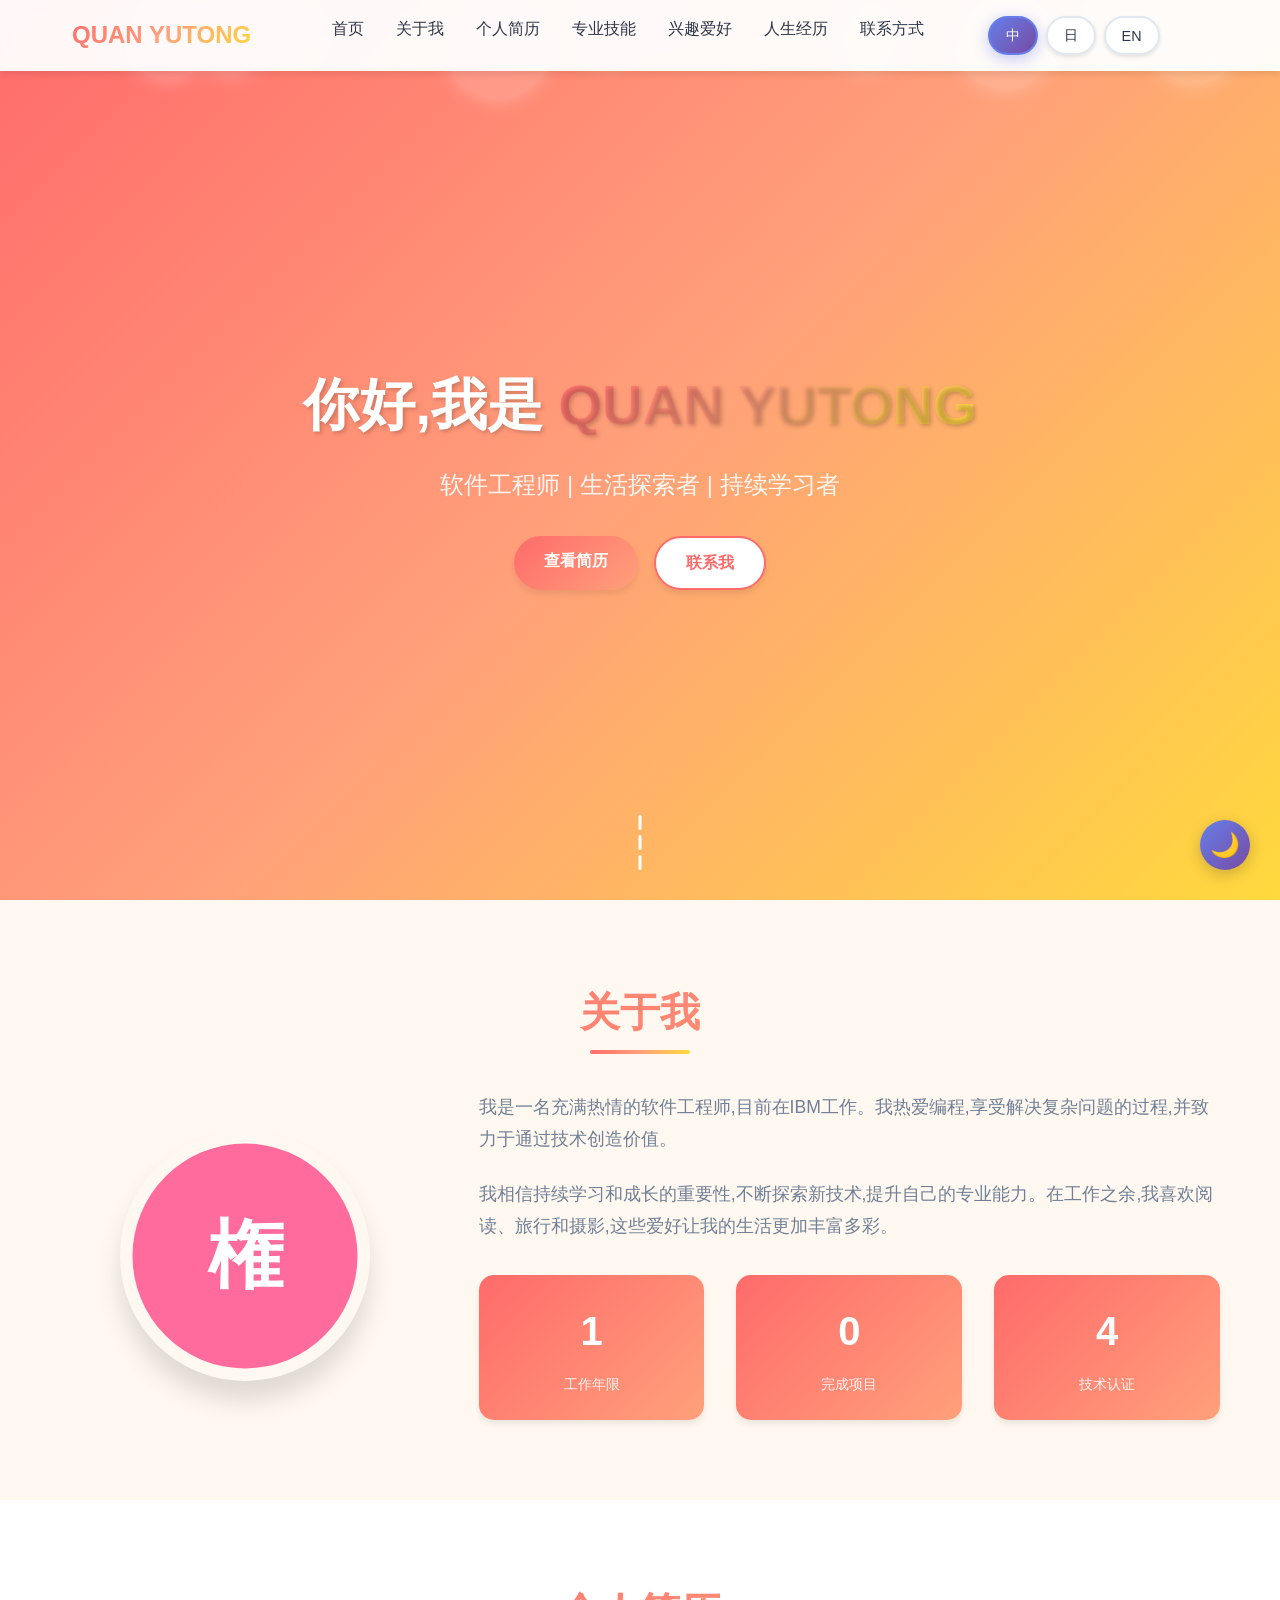
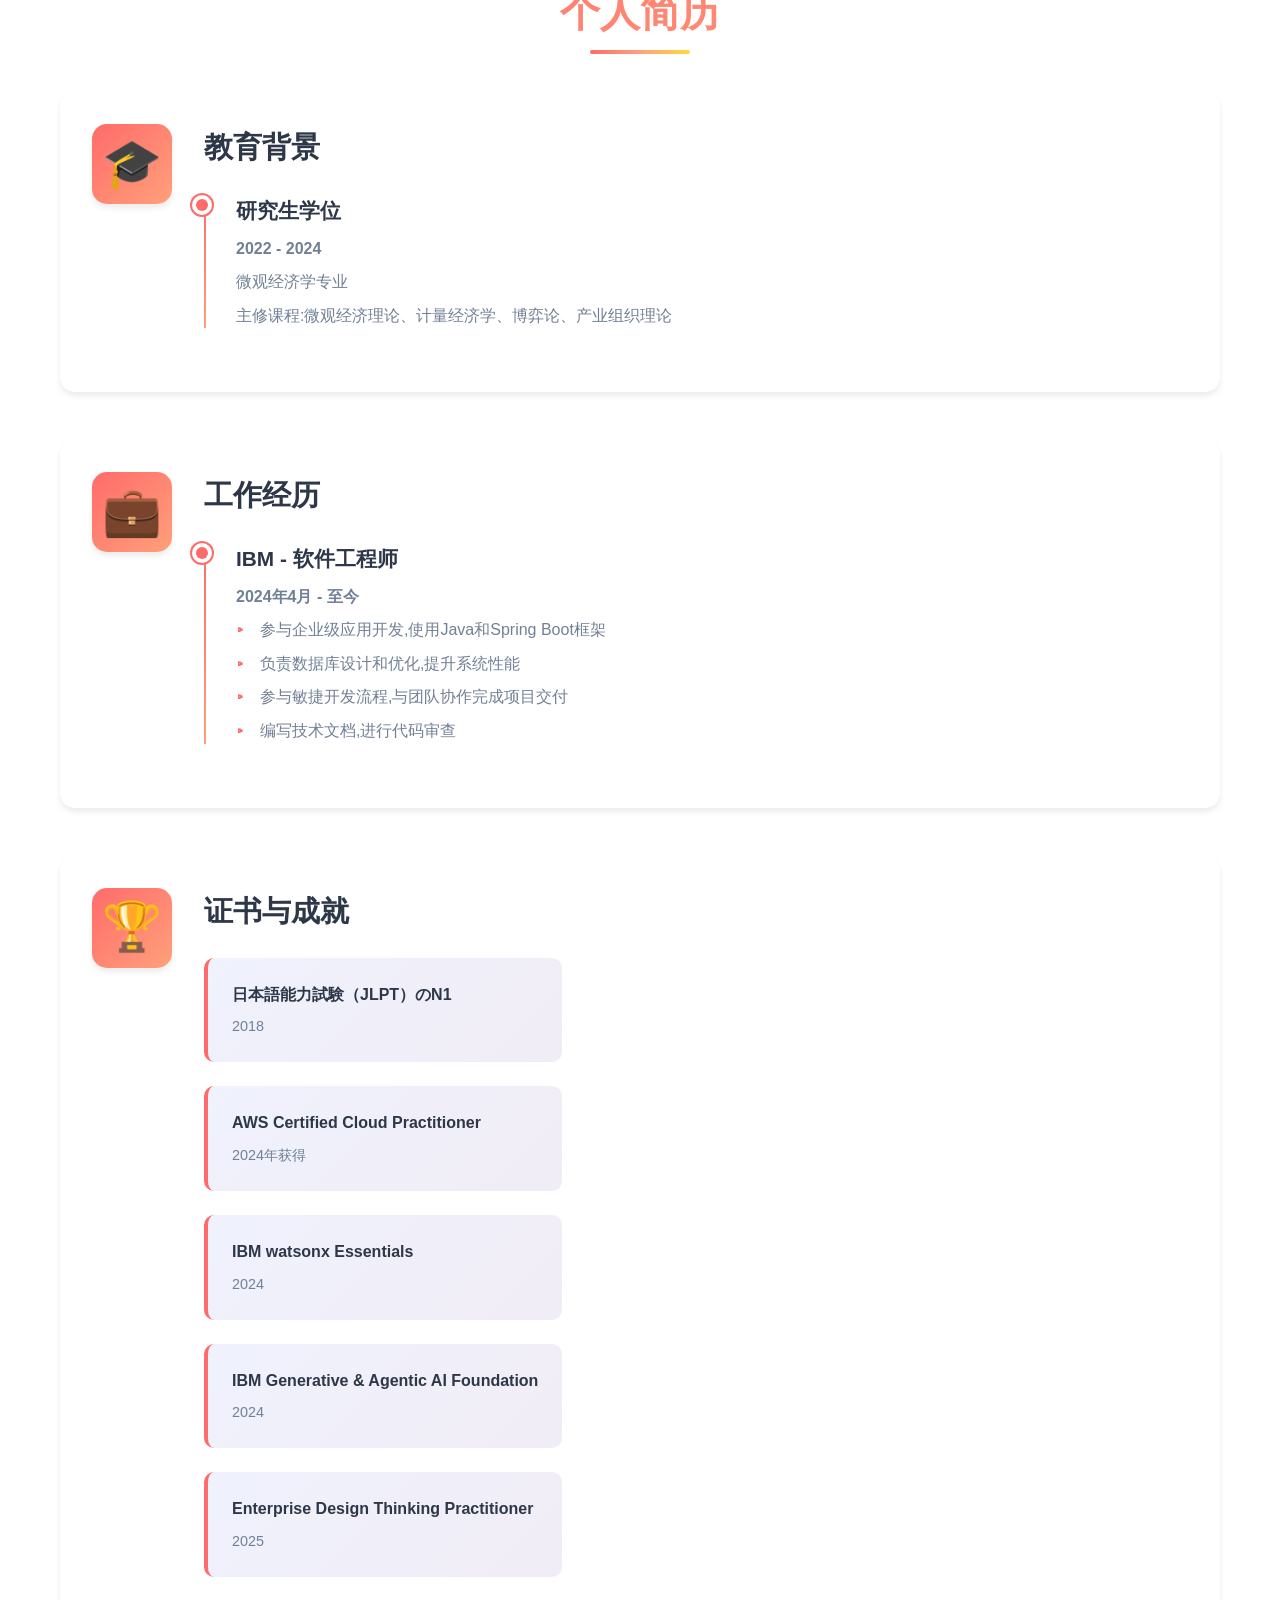
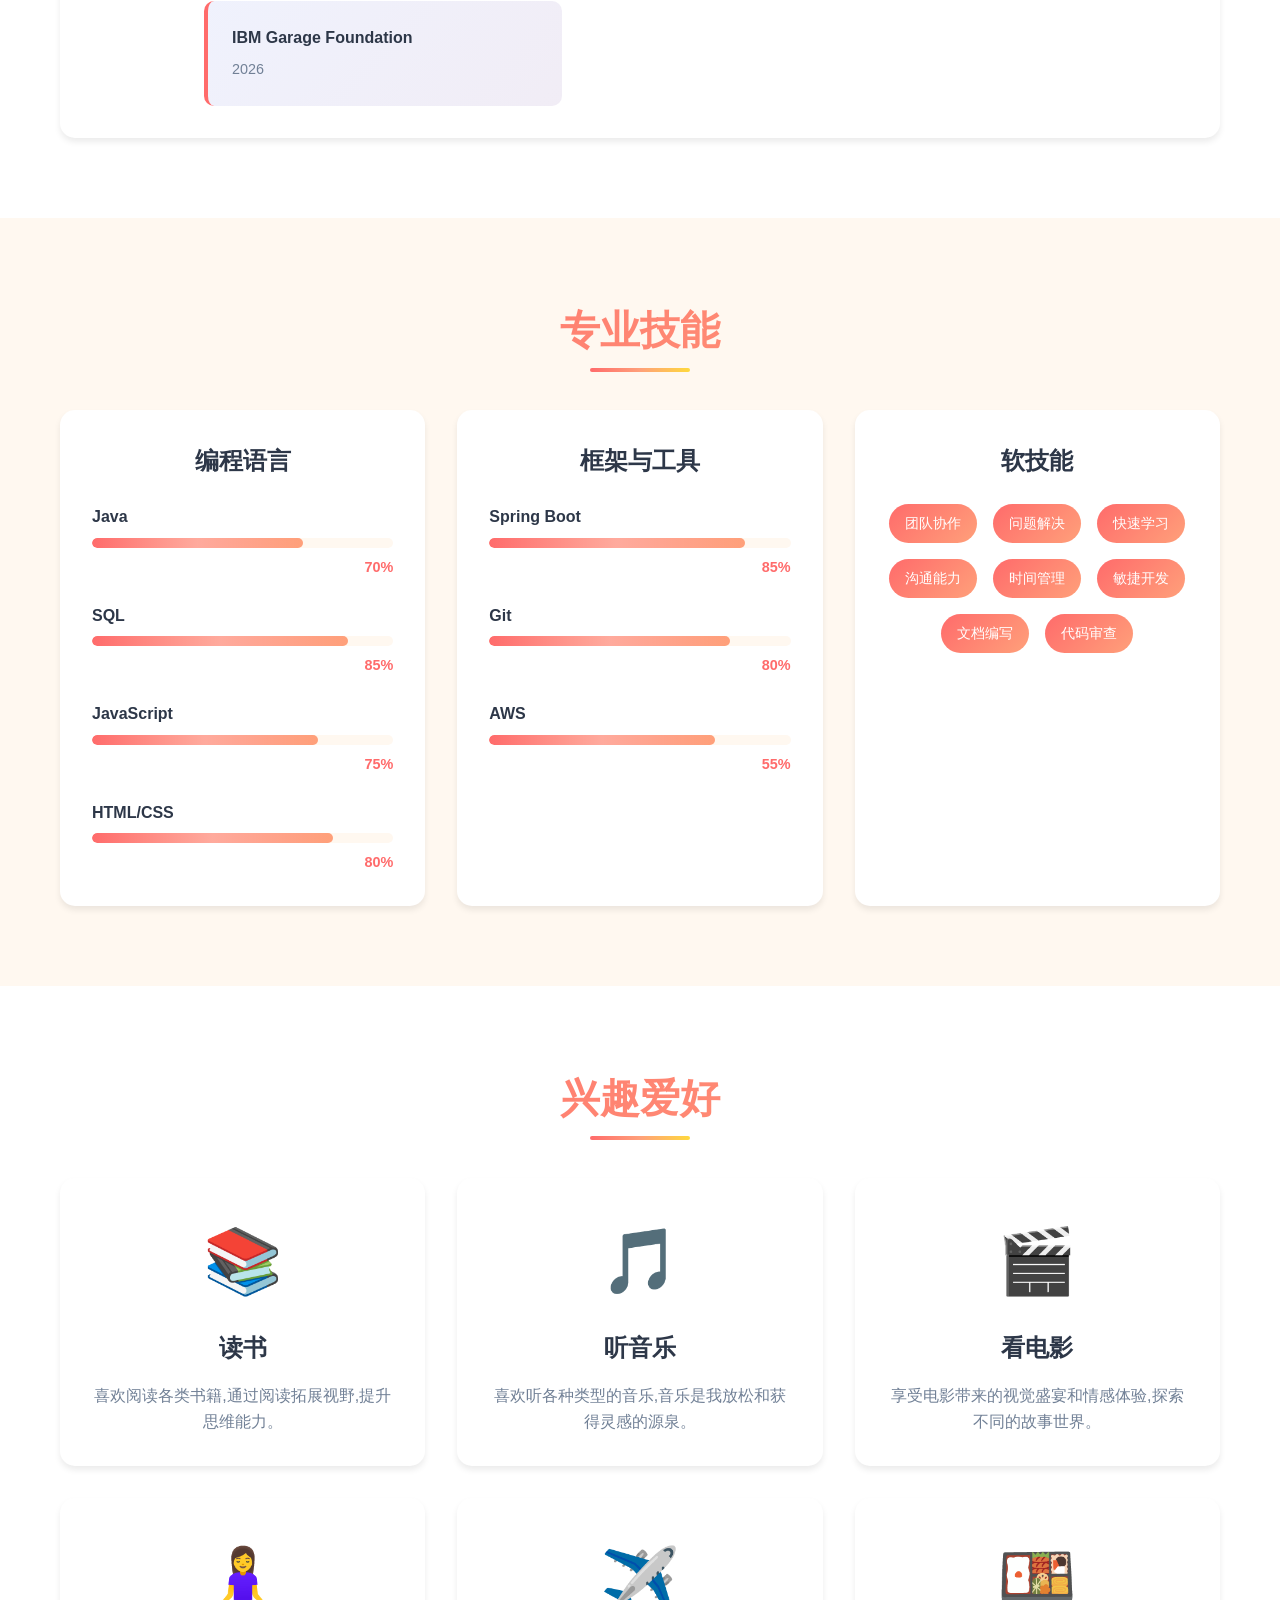
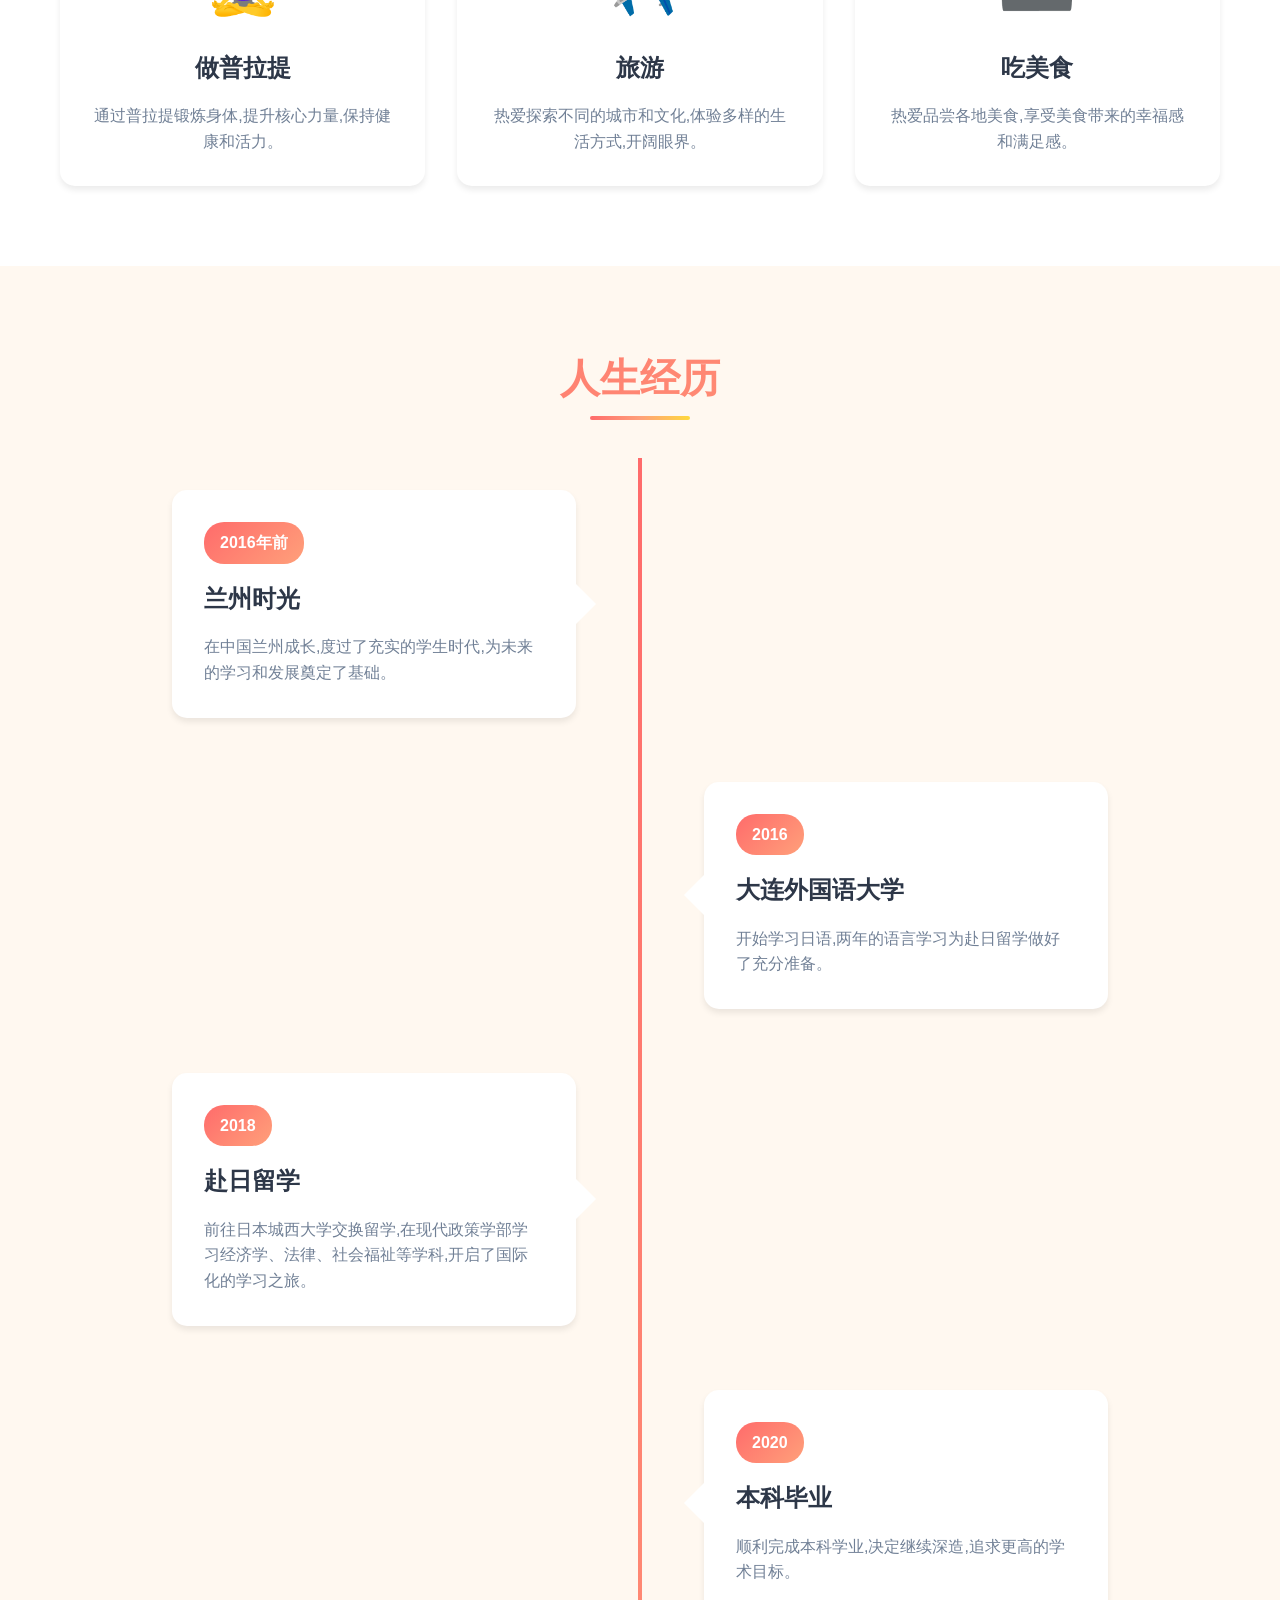
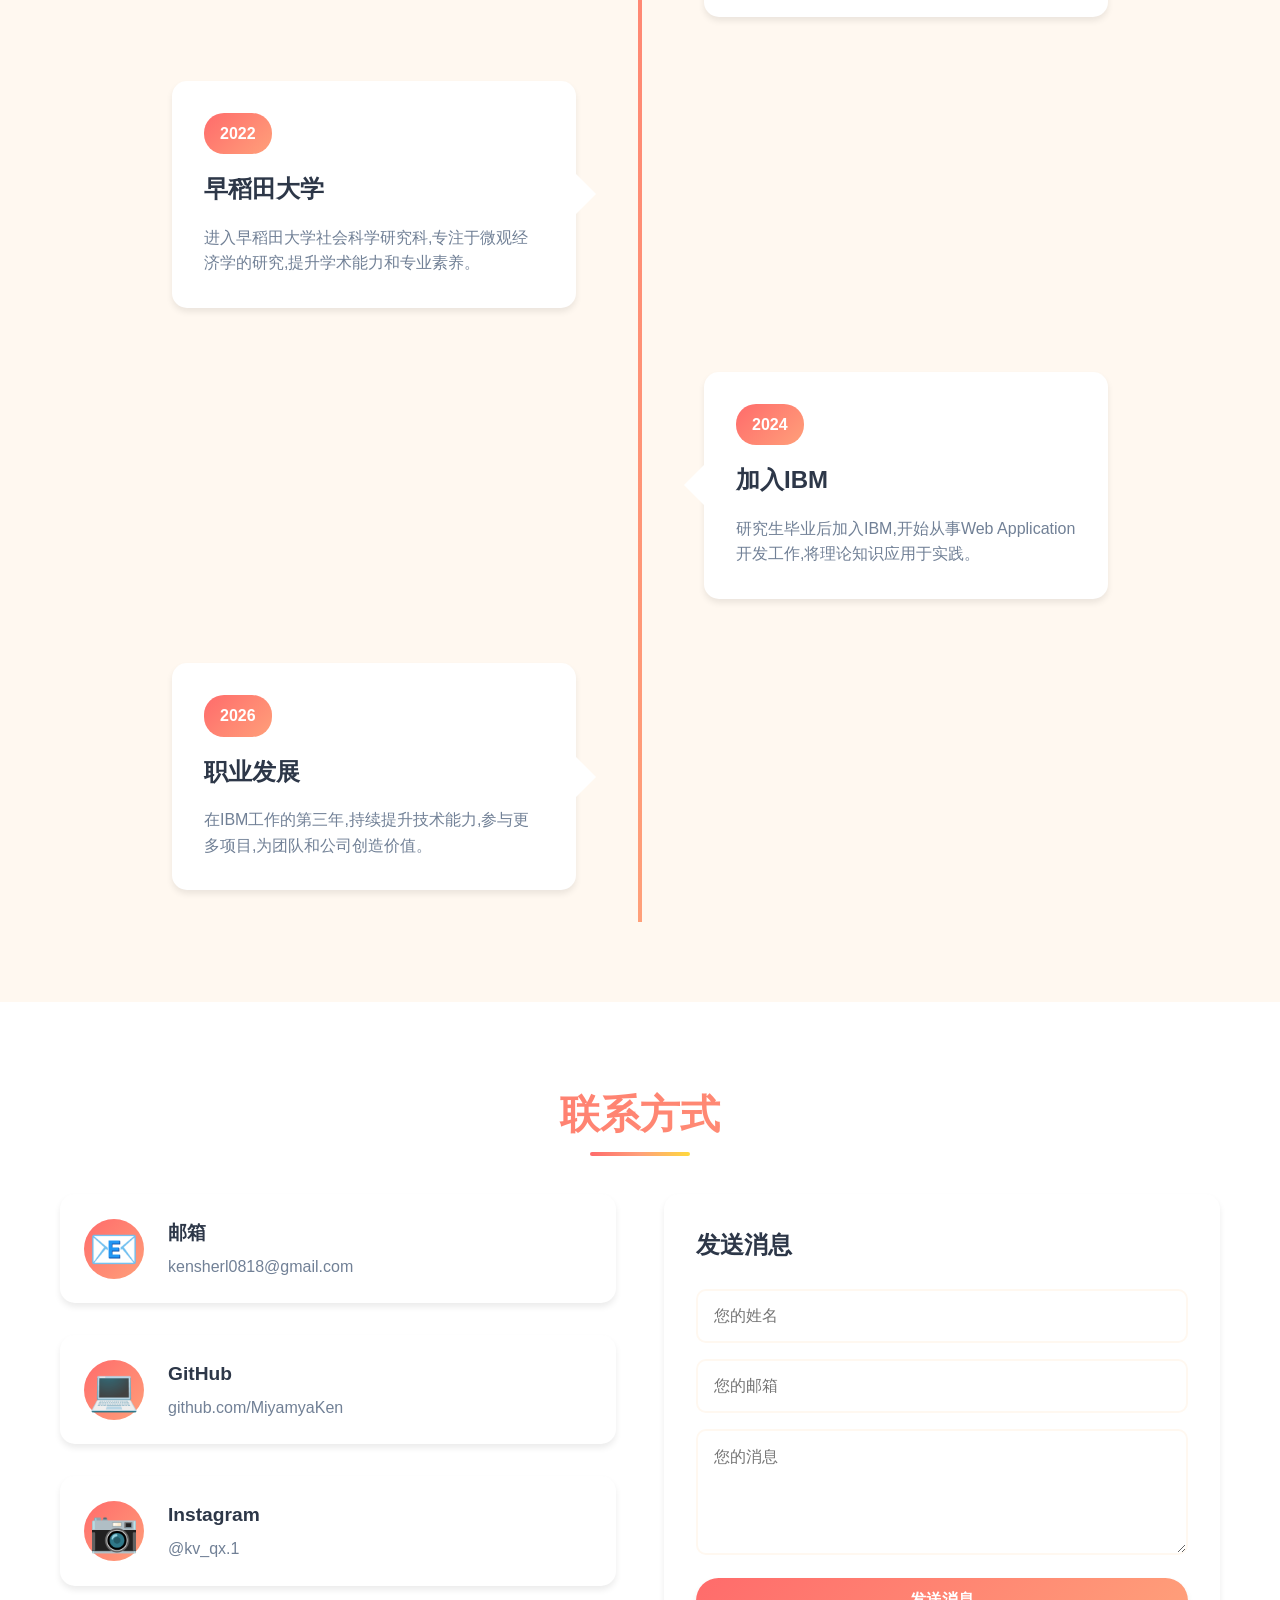
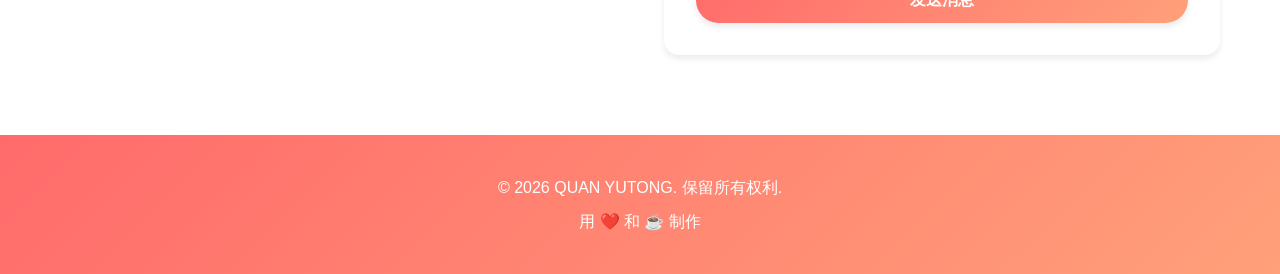
==== commit c91b1549: "fix: update skills percentage, fix certificate card structure, remove LinkedIn placeholder and unuse" ====
--- a/index.html
+++ b/index.html
@@ -33,13 +33,15 @@
                 <li><a href="#hobbies" class="nav-link" data-i18n="nav.hobbies">兴趣爱好</a></li>
                 <li><a href="#journey" class="nav-link" data-i18n="nav.journey">人生经历</a></li>
                 <li><a href="#contact" class="nav-link" data-i18n="nav.contact">联系方式</a></li>
+                <!-- 语言切换按钮 -->
+                <li class="nav-language-item">
+                    <div class="language-switcher">
+                        <button class="lang-btn active" data-lang="zh-CN" title="中文">中</button>
+                        <button class="lang-btn" data-lang="ja" title="日本語">日</button>
+                        <button class="lang-btn" data-lang="en" title="English">EN</button>
+                    </div>
+                </li>
             </ul>
-            <!-- 语言切换按钮 -->
-            <div class="language-switcher">
-                <button class="lang-btn active" data-lang="zh-CN">中文</button>
-                <button class="lang-btn" data-lang="ja">日本語</button>
-                <button class="lang-btn" data-lang="en">English</button>
-            </div>
             <div class="hamburger">
                 <span></span>
                 <span></span>
@@ -178,7 +180,6 @@
                             <div class="achievement-card">
                                 <h4>IBM Generative & Agentic AI Foundation</h4>
                                 <p>2024</p>
-                                IBM Garage Foundation
                             </div>
                             <div class="achievement-card">
                                 <h4>Enterprise Design Thinking Practitioner</h4>
@@ -206,7 +207,7 @@
                         <div class="skill-item">
                             <div class="skill-name">Java</div>
                             <div class="skill-bar">
-                                <div class="skill-progress" data-progress="90"></div>
+                                <div class="skill-progress" data-progress="70"></div>
                             </div>
                             <span class="skill-percent">70%</span>
                         </div>
@@ -389,13 +390,6 @@
                         </div>
                     </div>
                     <div class="contact-item">
-                        <div class="contact-icon">💼</div>
-                        <div class="contact-details">
-                            <h3 data-i18n="contact.linkedin">LinkedIn</h3>
-                            <p>linkedin.com/in/yourprofile</p>
-                        </div>
-                    </div>
-                    <div class="contact-item">
                         <div class="contact-icon">💻</div>
                         <div class="contact-details">
                             <h3 data-i18n="contact.github">GitHub</h3>
--- a/styles.css
+++ b/styles.css
@@ -1278,26 +1278,23 @@
 /* 移动端语言切换器 */
 @media (max-width: 768px) {
     .language-switcher {
-        position: absolute;
-        top: 70px;
+        position: fixed;
+        bottom: 20px;
         right: 20px;
         flex-direction: column;
-        background: rgba(0, 0, 0, 0.9);
-        padding: 1rem;
-        border-radius: 10px;
-        opacity: 0;
-        visibility: hidden;
-        transition: all 0.3s ease;
+        background: rgba(255, 255, 255, 0.95);
+        padding: 0.8rem;
+        border-radius: 15px;
+        box-shadow: 0 4px 20px rgba(0, 0, 0, 0.2);
         z-index: 999;
-    }
-    
-    .language-switcher.active {
-        opacity: 1;
-        visibility: visible;
+        margin-left: 0;
+        backdrop-filter: blur(10px);
     }
     
     .lang-btn {
         width: 100%;
+        padding: 0.6rem 1rem;
+        font-size: 0.85rem;
         text-align: center;
     }
 }
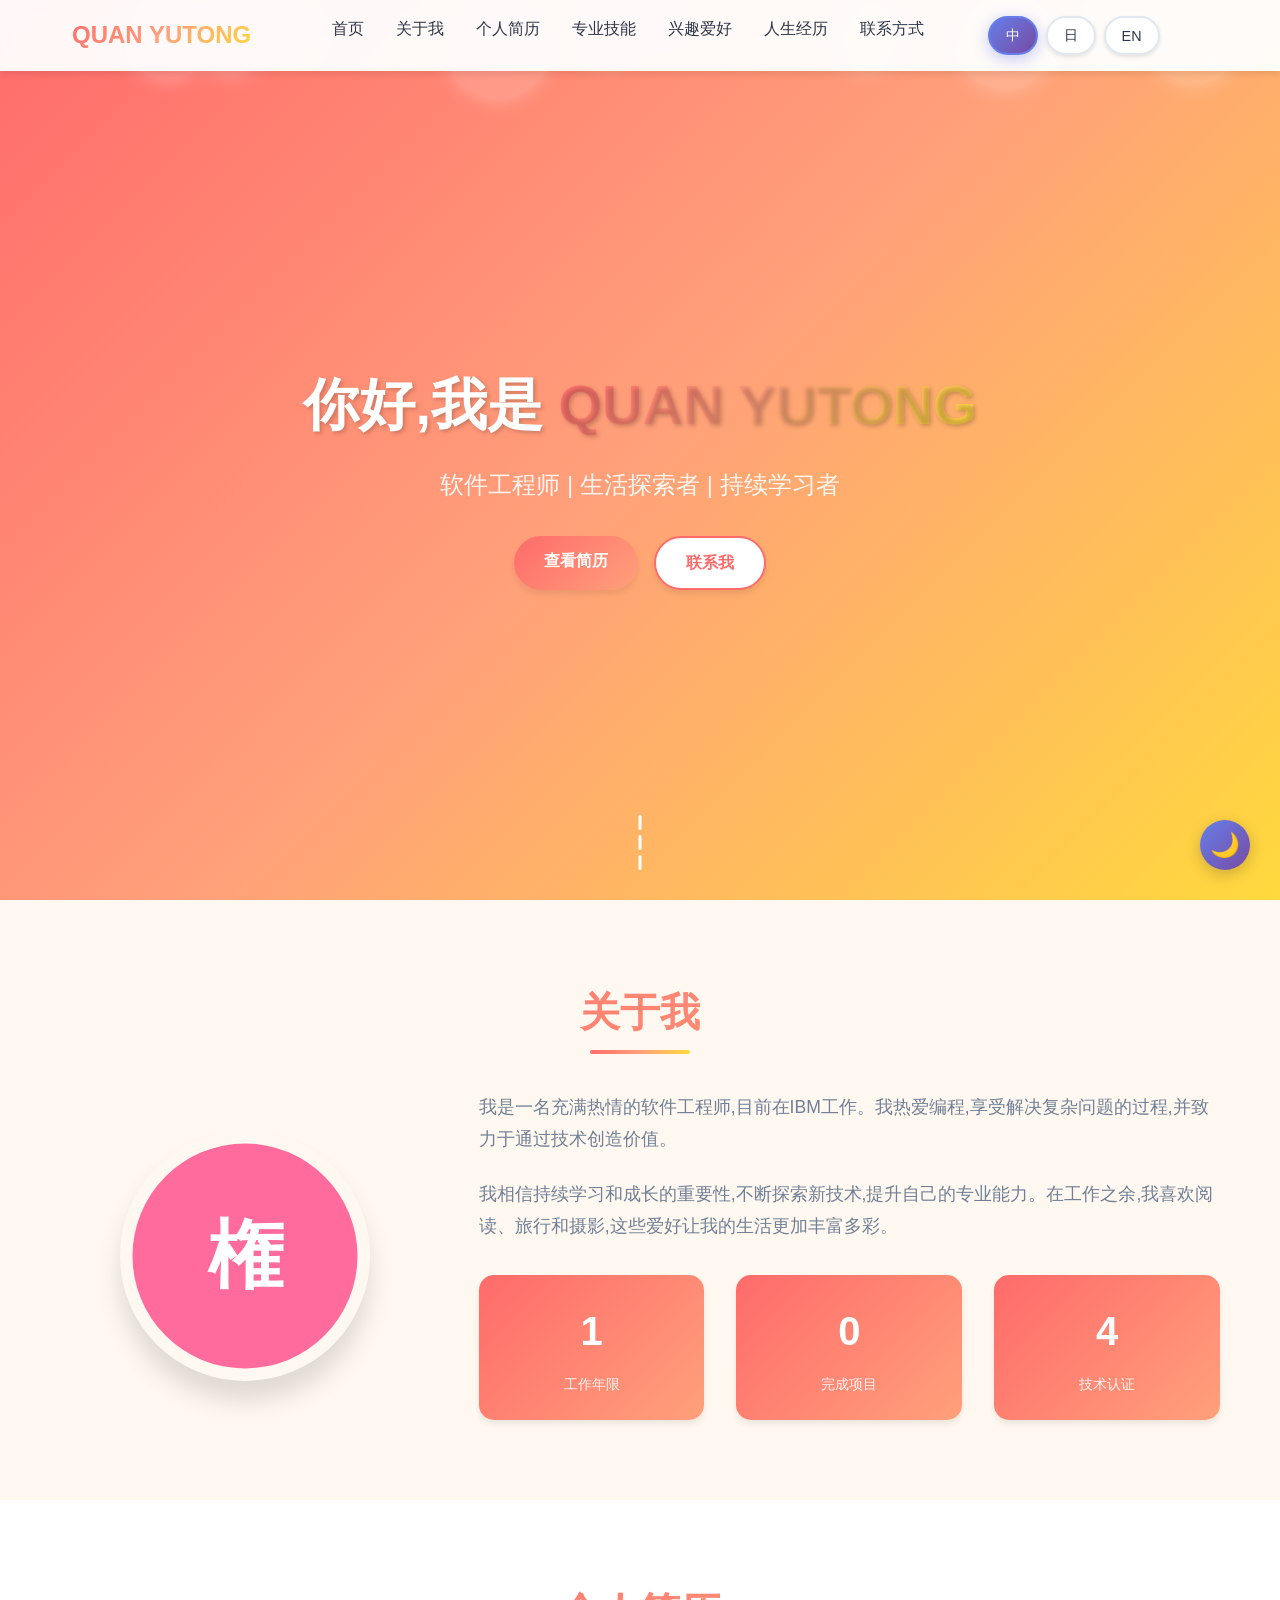
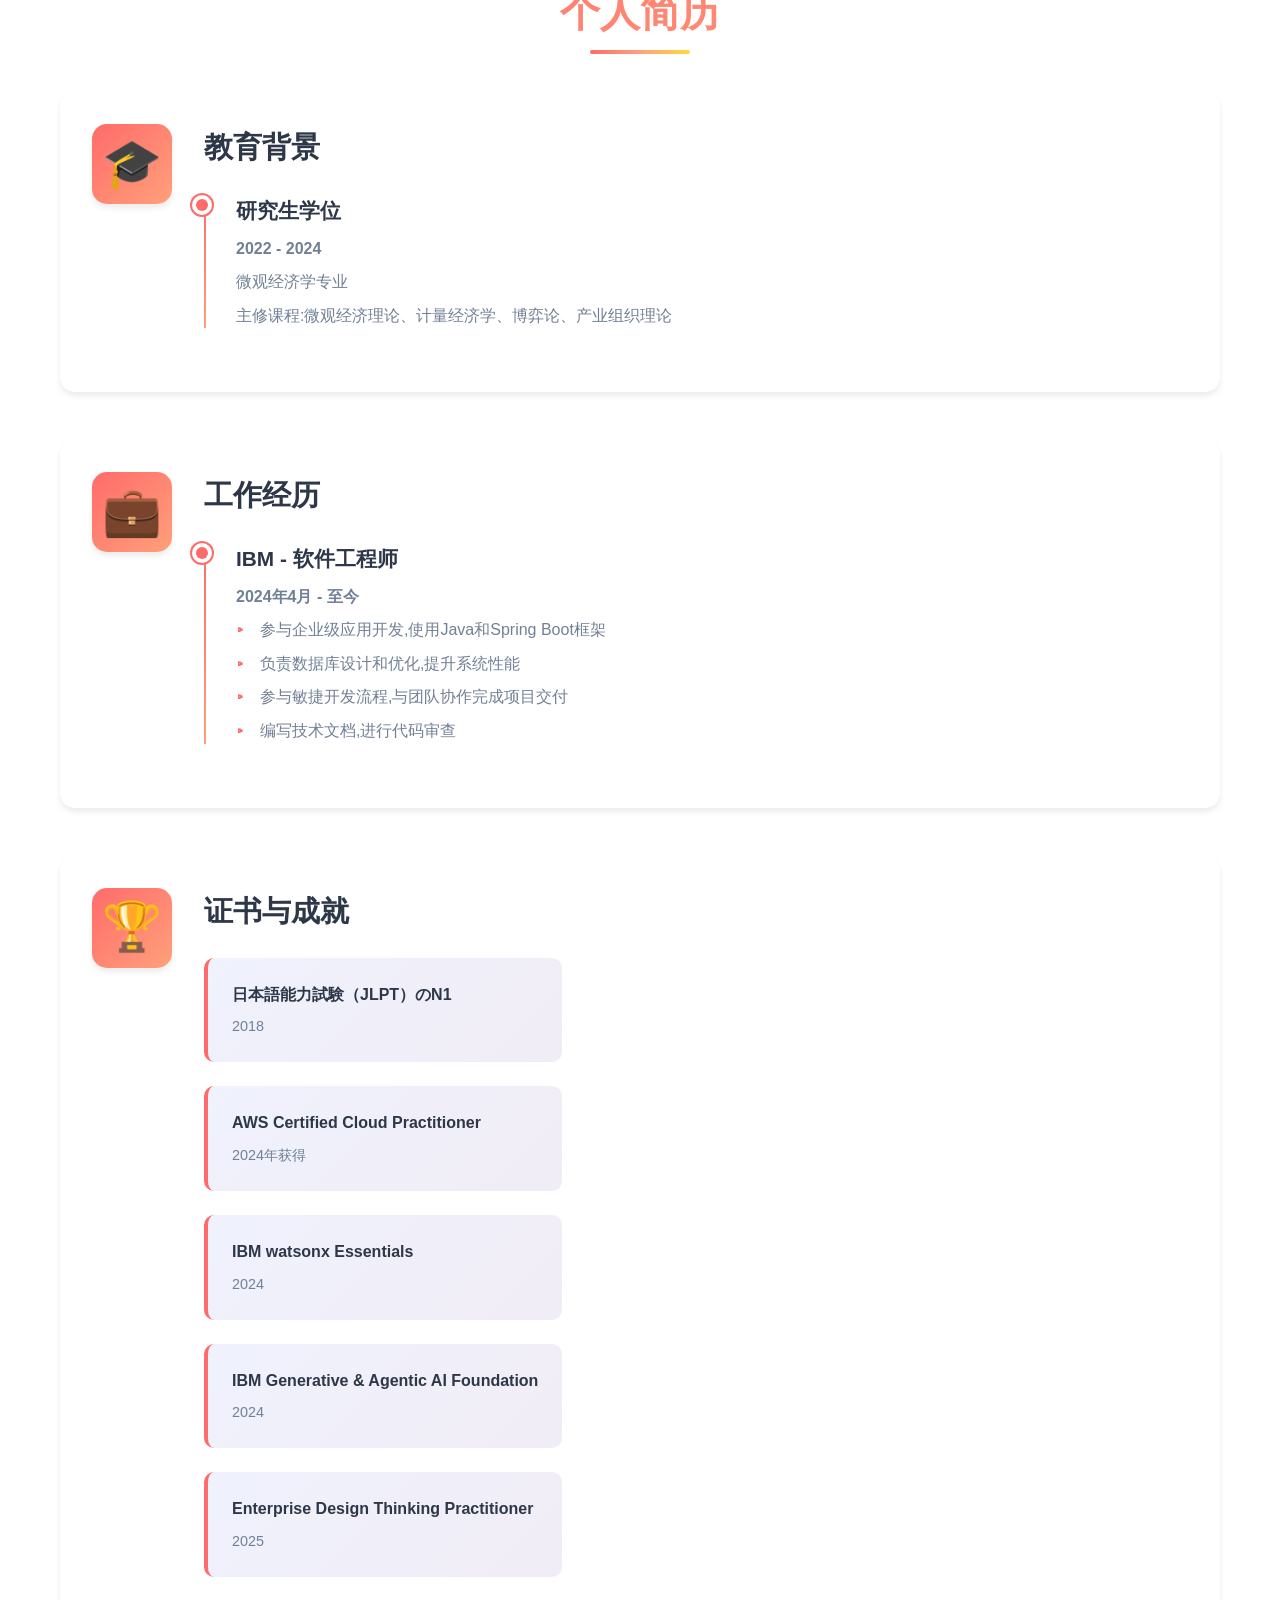
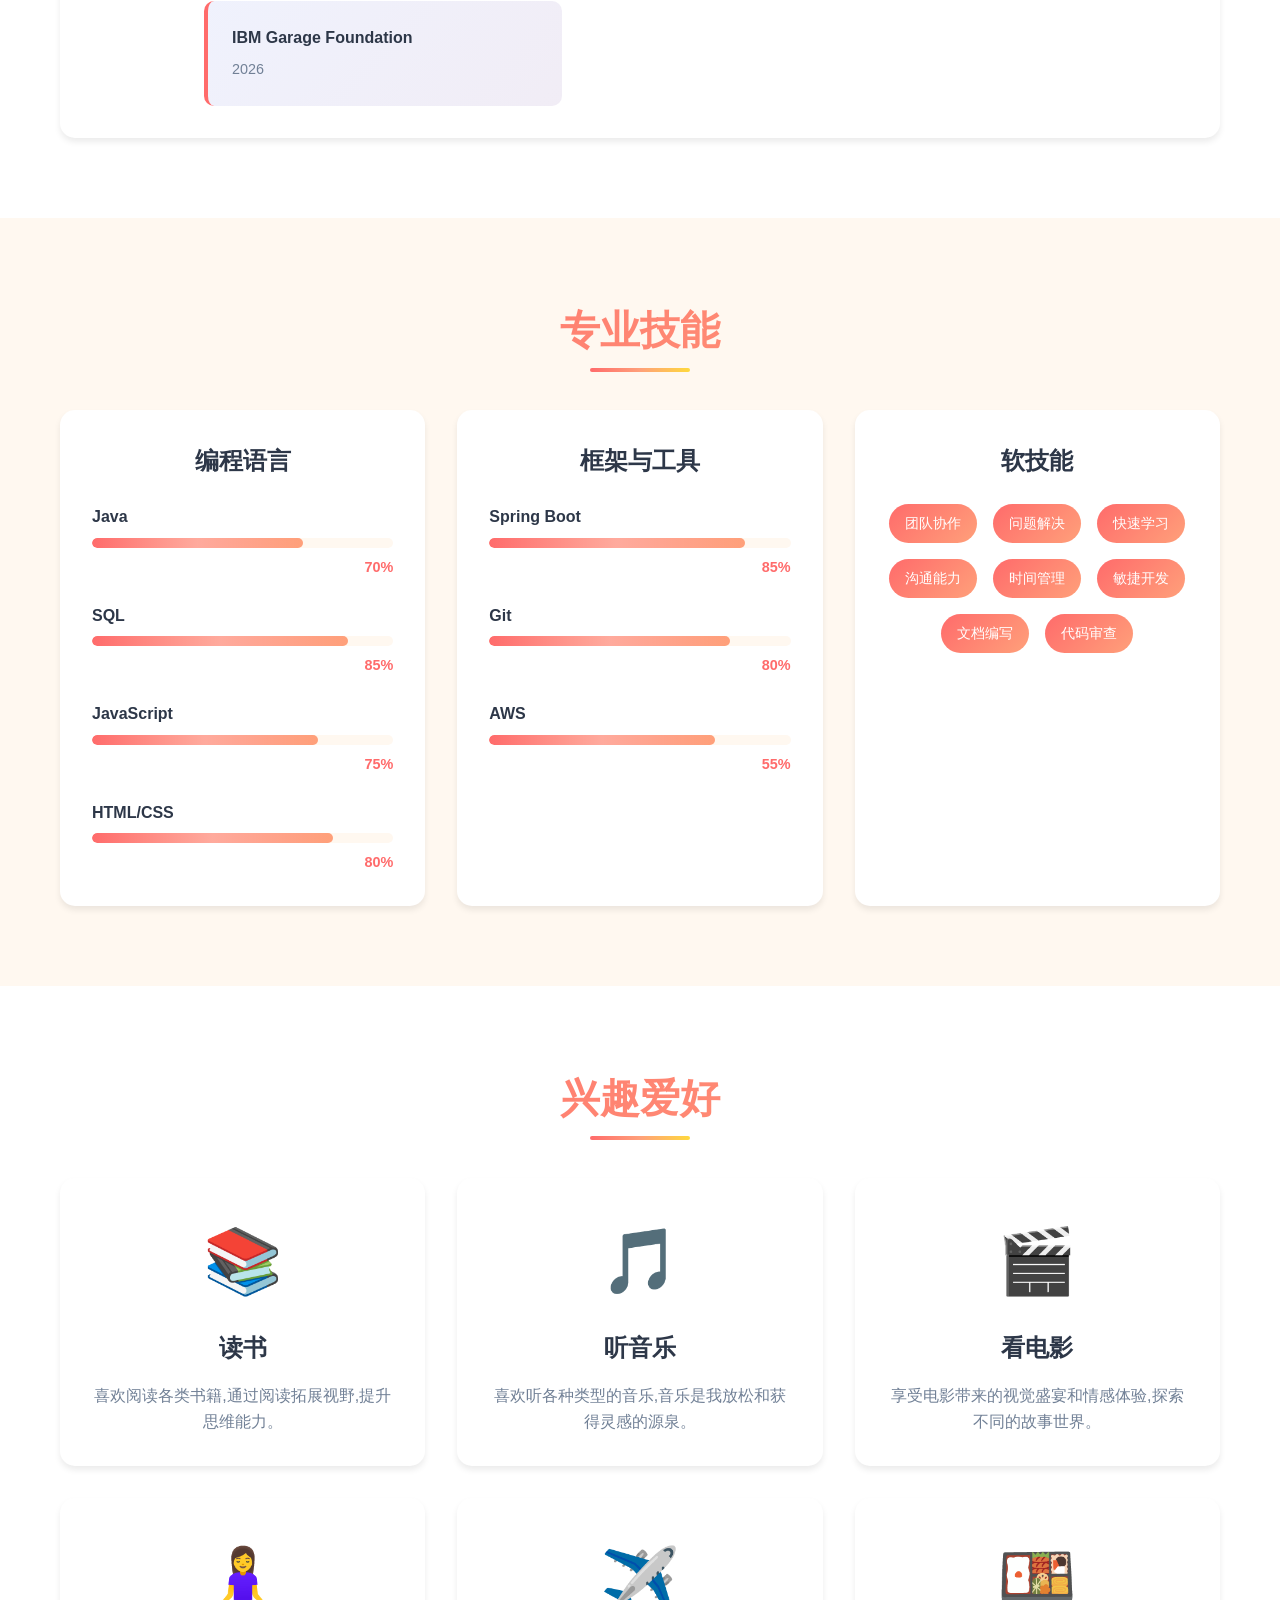
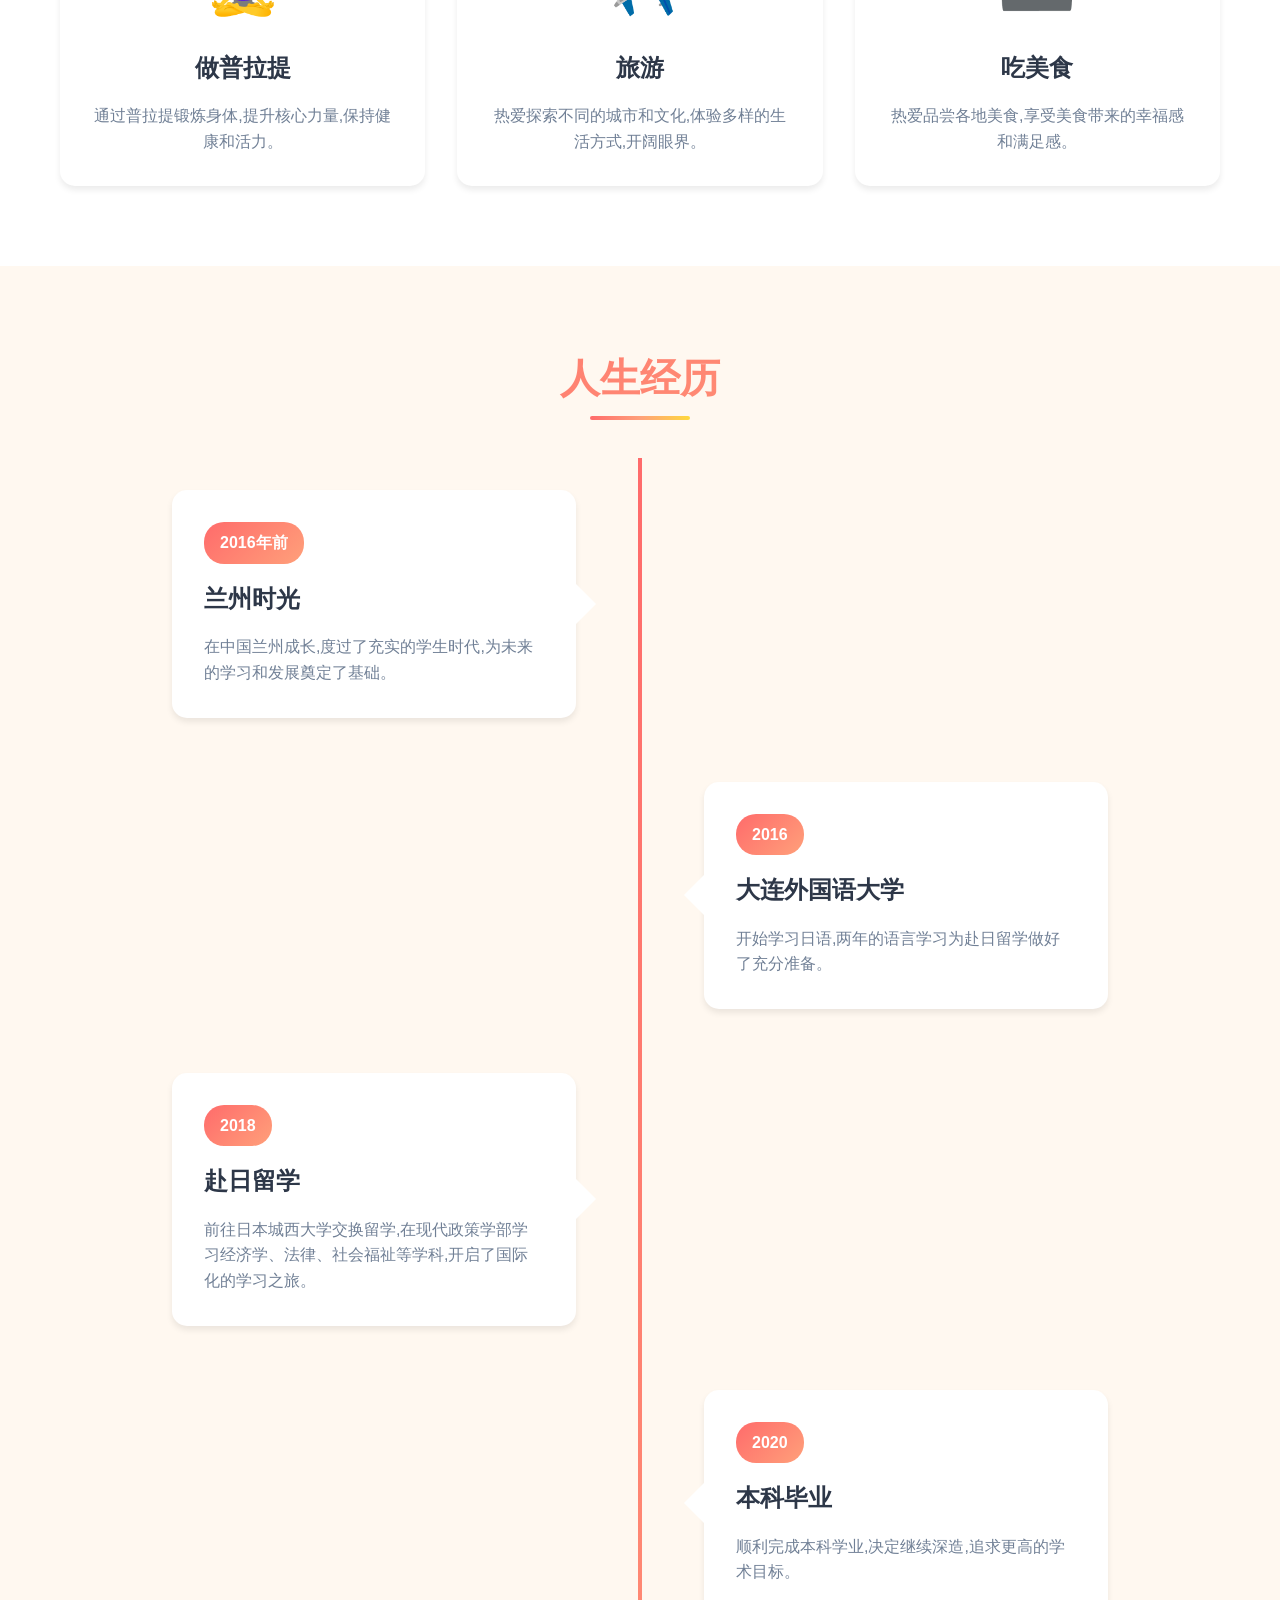
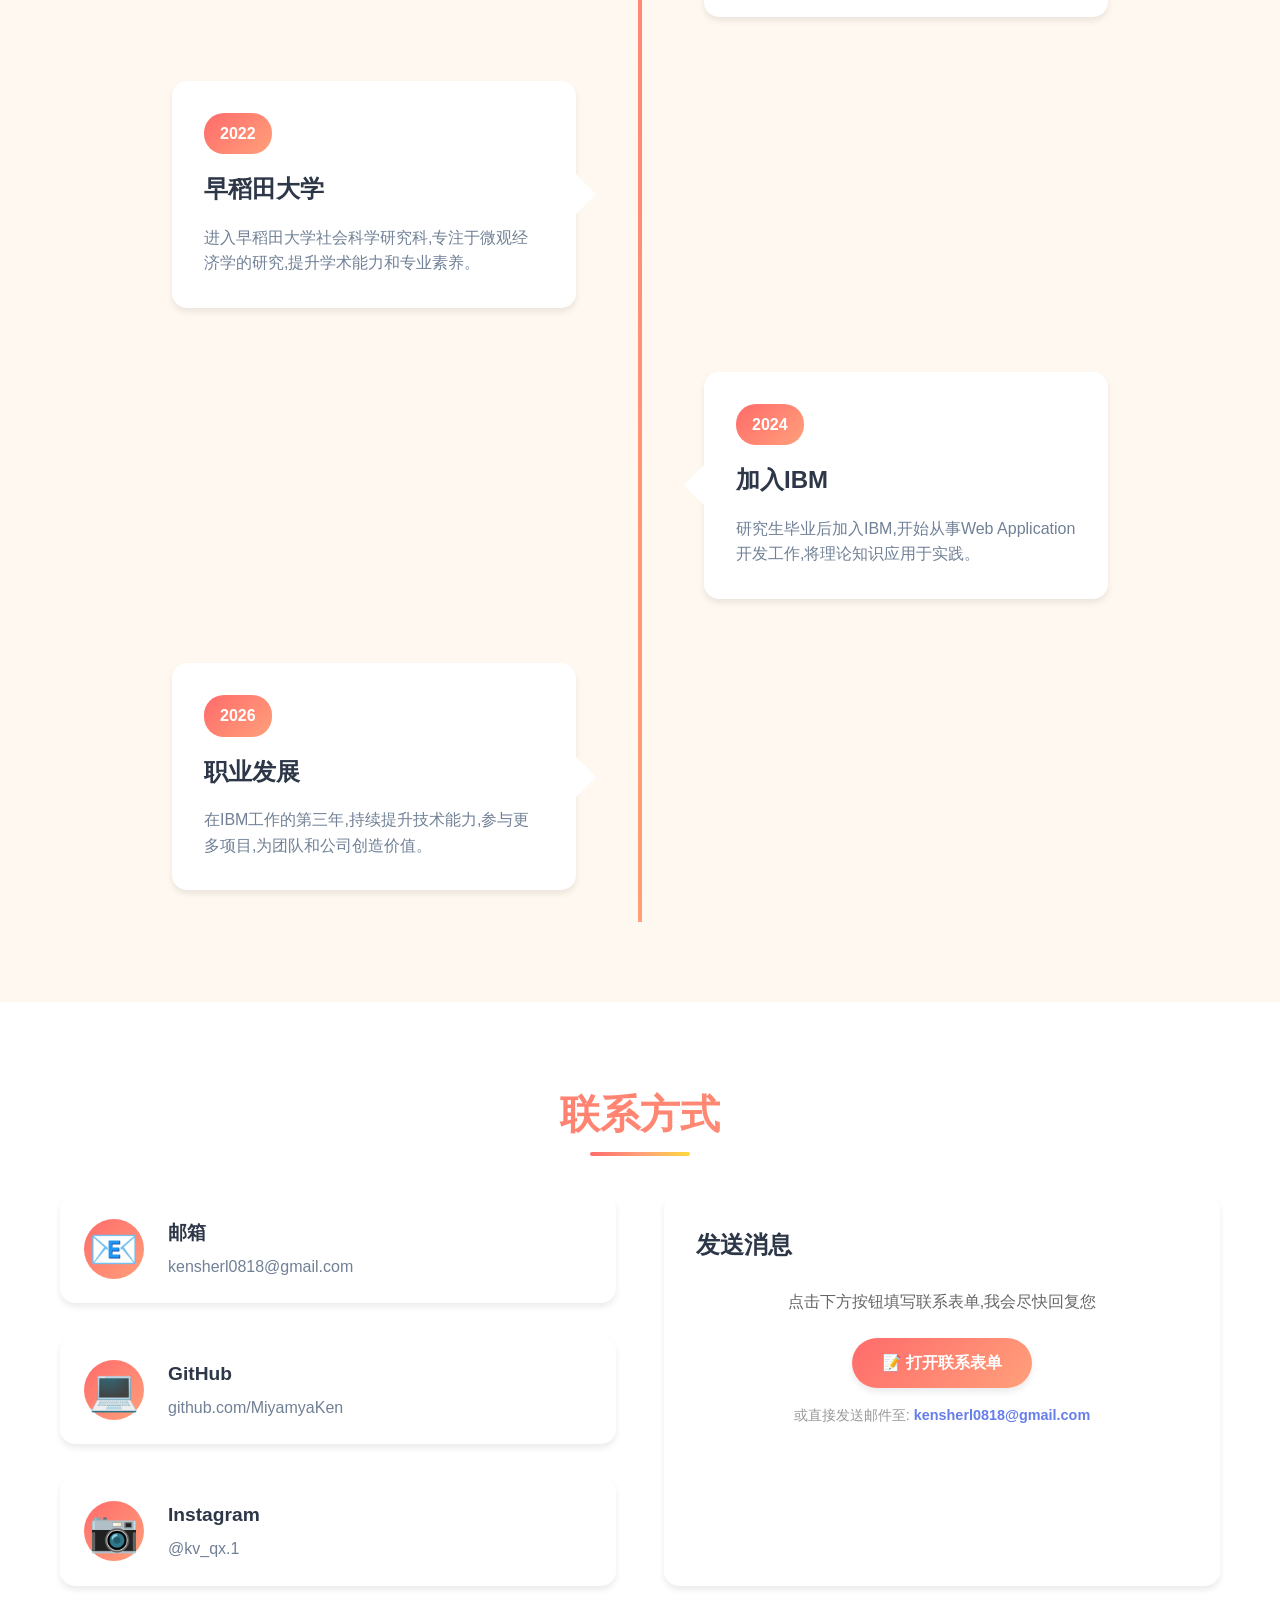
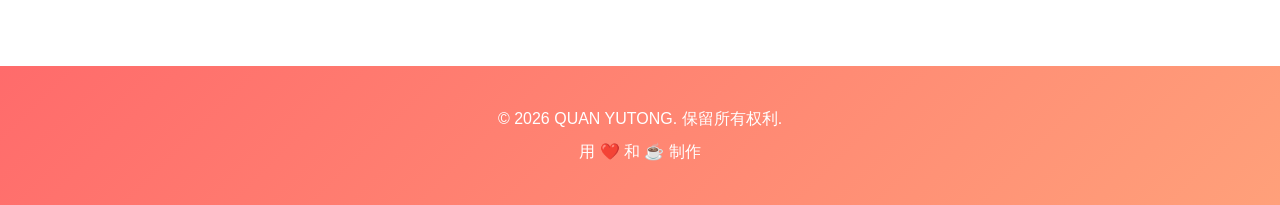
==== commit cb6ce807: "feat: integrate Google Forms for contact section with copy email feature" ====
--- a/index.html
+++ b/index.html
@@ -406,12 +406,18 @@
                 </div>
                 <div class="contact-form">
                     <h3 data-i18n="contact.sendMessage">发送消息</h3>
-                    <form>
-                        <input type="text" data-i18n-placeholder="contact.yourName" placeholder="您的姓名" required>
-                        <input type="email" data-i18n-placeholder="contact.yourEmail" placeholder="您的邮箱" required>
-                        <textarea data-i18n-placeholder="contact.yourMessage" placeholder="您的消息" rows="5" required></textarea>
-                        <button type="submit" class="btn btn-primary" data-i18n="contact.send">发送消息</button>
-                    </form>
+                    <p style="color: #666; margin-bottom: 1.5rem; text-align: center;">
+                        点击下方按钮填写联系表单,我会尽快回复您
+                    </p>
+                    <div style="text-align: center;">
+                        <a href="https://docs.google.com/forms/d/e/1FAIpQLSdIn8sgknq6Q6yjhLM5X9XRgIc6zQzG8TtWnw71mh29azsUnw/viewform" target="_blank" class="btn btn-primary" style="display: inline-block; text-decoration: none;">
+                            📝 打开联系表单
+                        </a>
+                    </div>
+                    <p style="color: #999; font-size: 0.9rem; margin-top: 1rem; text-align: center;">
+                        或直接发送邮件至: <strong style="color: #667eea; cursor: pointer;" onclick="copyEmail()">kensherl0818@gmail.com</strong>
+                        <span id="copyHint" style="color: #4facfe; margin-left: 0.5rem; display: none;">✓ 已复制</span>
+                    </p>
                 </div>
             </div>
         </div>
